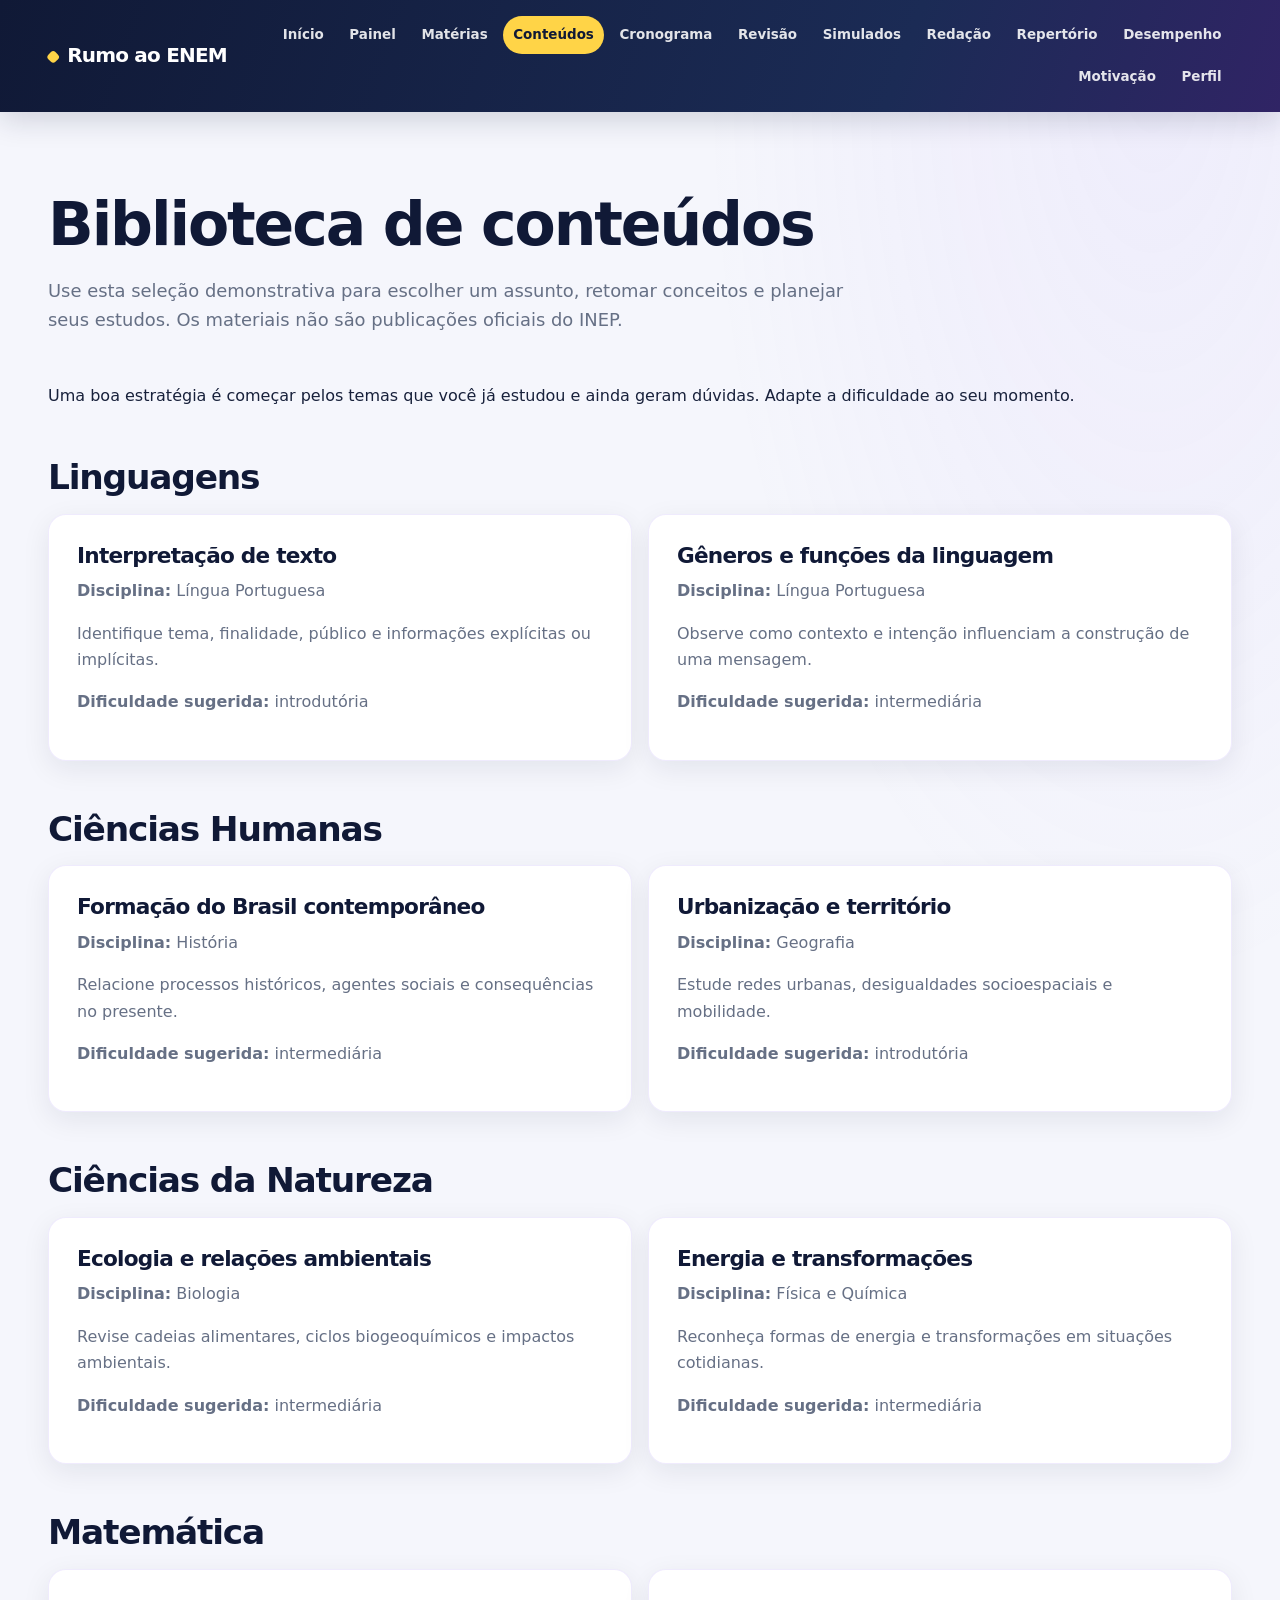
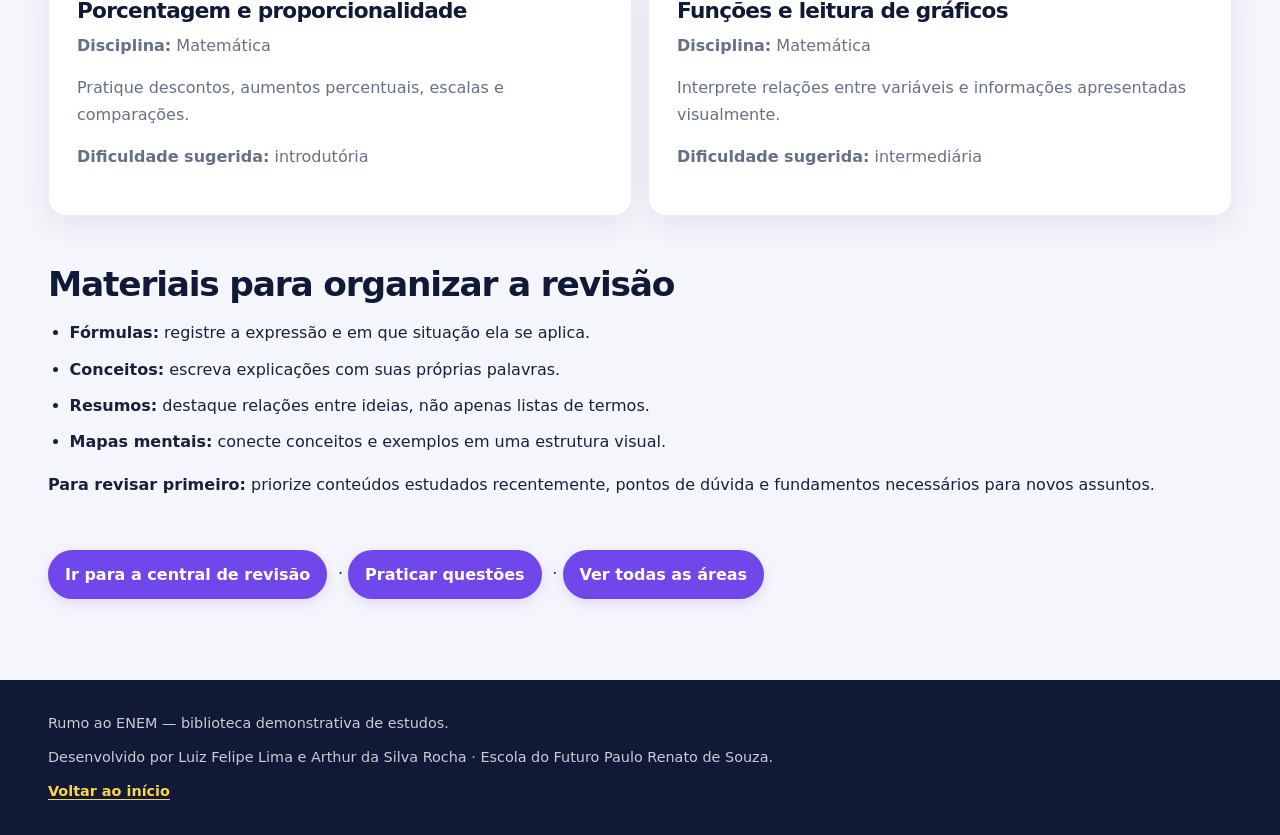
==== pages/conteudos.html @ 68c61d9c "Add files via upload" ====
<!DOCTYPE html>
<html lang="pt-BR">
<head>
  <!-- Metadados, título e arquivos compartilhados do site. -->
  <meta charset="UTF-8">
  <meta name="viewport" content="width=device-width, initial-scale=1.0">
  <meta name="description" content="Biblioteca demonstrativa de assuntos para revisar para o ENEM.">
  <title>Biblioteca de conteúdos | Rumo ao ENEM</title>
  <link rel="stylesheet" href="../css/style.css">
  <script src="../js/script.js" defer></script>
</head>
<body>
  <!-- Atalho de acessibilidade para pular a navegação. -->
  <a href="#conteudo-principal">Pular para o conteúdo principal</a>
  <!-- Cabeçalho global com a navegação entre as páginas. -->
  <header class="site-header"><a class="site-logo" href="../index.html">Rumo ao ENEM</a><nav class="main-navigation" aria-label="Navegação principal"><ul>
    <li><a href="../index.html">Início</a></li><li><a href="dashboard.html">Painel</a></li><li><a href="materias.html">Matérias</a></li><li><a href="conteudos.html" aria-current="page">Conteúdos</a></li><li><a href="cronograma.html">Cronograma</a></li><li><a href="revisao.html">Revisão</a></li><li><a href="simulados.html">Simulados</a></li><li><a href="redacao.html">Redação</a></li><li><a href="repertorio.html">Repertório</a></li><li><a href="desempenho.html">Desempenho</a></li><li><a href="motivacao.html">Motivação</a></li><li><a href="perfil.html">Perfil</a></li>
  </ul></nav></header>
  <!-- Biblioteca de tópicos demonstrativos organizados por área. -->
  <main id="conteudo-principal">
    <header class="page-heading"><h1>Biblioteca de conteúdos</h1><p>Use esta seleção demonstrativa para escolher um assunto, retomar conceitos e planejar seus estudos. Os materiais não são publicações oficiais do INEP.</p></header>
    <p>Uma boa estratégia é começar pelos temas que você já estudou e ainda geram dúvidas. Adapte a dificuldade ao seu momento.</p>
    <!-- Conteúdos sugeridos para Linguagens. -->
    <section id="linguagens" aria-labelledby="linguagens-title"><h2 id="linguagens-title">Linguagens</h2><div class="study-grid">
      <article class="study-card"><h3>Interpretação de texto</h3><p><strong>Disciplina:</strong> Língua Portuguesa</p><p>Identifique tema, finalidade, público e informações explícitas ou implícitas.</p><p><strong>Dificuldade sugerida:</strong> introdutória</p></article>
      <article class="study-card"><h3>Gêneros e funções da linguagem</h3><p><strong>Disciplina:</strong> Língua Portuguesa</p><p>Observe como contexto e intenção influenciam a construção de uma mensagem.</p><p><strong>Dificuldade sugerida:</strong> intermediária</p></article>
    </div></section>
    <!-- Conteúdos sugeridos para Ciências Humanas. -->
    <section id="humanas" aria-labelledby="humanas-title"><h2 id="humanas-title">Ciências Humanas</h2><div class="study-grid">
      <article class="study-card"><h3>Formação do Brasil contemporâneo</h3><p><strong>Disciplina:</strong> História</p><p>Relacione processos históricos, agentes sociais e consequências no presente.</p><p><strong>Dificuldade sugerida:</strong> intermediária</p></article>
      <article class="study-card"><h3>Urbanização e território</h3><p><strong>Disciplina:</strong> Geografia</p><p>Estude redes urbanas, desigualdades socioespaciais e mobilidade.</p><p><strong>Dificuldade sugerida:</strong> introdutória</p></article>
    </div></section>
    <!-- Conteúdos sugeridos para Ciências da Natureza. -->
    <section id="natureza" aria-labelledby="natureza-title"><h2 id="natureza-title">Ciências da Natureza</h2><div class="study-grid">
      <article class="study-card"><h3>Ecologia e relações ambientais</h3><p><strong>Disciplina:</strong> Biologia</p><p>Revise cadeias alimentares, ciclos biogeoquímicos e impactos ambientais.</p><p><strong>Dificuldade sugerida:</strong> intermediária</p></article>
      <article class="study-card"><h3>Energia e transformações</h3><p><strong>Disciplina:</strong> Física e Química</p><p>Reconheça formas de energia e transformações em situações cotidianas.</p><p><strong>Dificuldade sugerida:</strong> intermediária</p></article>
    </div></section>
    <!-- Conteúdos sugeridos para Matemática. -->
    <section id="matematica" aria-labelledby="matematica-title"><h2 id="matematica-title">Matemática</h2><div class="study-grid">
      <article class="study-card"><h3>Porcentagem e proporcionalidade</h3><p><strong>Disciplina:</strong> Matemática</p><p>Pratique descontos, aumentos percentuais, escalas e comparações.</p><p><strong>Dificuldade sugerida:</strong> introdutória</p></article>
      <article class="study-card"><h3>Funções e leitura de gráficos</h3><p><strong>Disciplina:</strong> Matemática</p><p>Interprete relações entre variáveis e informações apresentadas visualmente.</p><p><strong>Dificuldade sugerida:</strong> intermediária</p></article>
    </div></section>
    <!-- Orientações para fórmulas, resumos e próximas revisões. -->
    <section aria-labelledby="quick-tools"><h2 id="quick-tools">Materiais para organizar a revisão</h2><ul><li><strong>Fórmulas:</strong> registre a expressão e em que situação ela se aplica.</li><li><strong>Conceitos:</strong> escreva explicações com suas próprias palavras.</li><li><strong>Resumos:</strong> destaque relações entre ideias, não apenas listas de termos.</li><li><strong>Mapas mentais:</strong> conecte conceitos e exemplos em uma estrutura visual.</li></ul><p><strong>Para revisar primeiro:</strong> priorize conteúdos estudados recentemente, pontos de dúvida e fundamentos necessários para novos assuntos.</p></section>
    <p><a href="revisao.html">Ir para a central de revisão</a> · <a href="simulados.html">Praticar questões</a> · <a href="materias.html">Ver todas as áreas</a></p>
  </main>
  <!-- Rodapé da página. -->
  <footer class="site-footer"><p>Rumo ao ENEM — biblioteca demonstrativa de estudos.</p><p>Desenvolvido por Luiz Felipe Lima e Arthur da Silva Rocha · Escola do Futuro Paulo Renato de Souza.</p><a href="../index.html">Voltar ao início</a></footer>
</body>
</html>
---- css/style.css ----
/* Rumo ao ENEM — identidade visual */
:root {
  color-scheme: light;
  --color-navy: #101936;
  --color-blue: #1B2B55;
  --color-purple: #7047EB;
  --color-purple-light: #A78BFA;
  --color-yellow: #FFD447;
  --color-white: #FFFFFF;
  --color-background: #F5F6FC;
  --color-surface: #FFFFFF;
  --color-text: #18213B;
  --color-muted: #667085;
  --color-border: #E3E6F0;
  --color-success: #18794E;
  --color-success-soft: #E8F6EF;
  --color-warning-soft: #FFF7D6;
  --space-1: 0.375rem;
  --space-2: 0.625rem;
  --space-3: 0.875rem;
  --space-4: 1rem;
  --space-5: 1.5rem;
  --space-6: 2rem;
  --space-7: 3rem;
  --space-8: 4.5rem;
  --radius-small: 0.75rem;
  --radius-medium: 1.125rem;
  --radius-large: 1.75rem;
  --radius-pill: 999px;
  --shadow-soft: 0 0.5rem 1.75rem rgb(16 25 54 / 8%);
  --shadow-raised: 0 1rem 2.75rem rgb(16 25 54 / 14%);
  --content-width: 74rem;
  --reading-width: 52rem;
  --transition-fast: 160ms ease;
  --transition-normal: 240ms ease;
  --font-family: Inter, ui-sans-serif, system-ui, -apple-system, BlinkMacSystemFont, "Segoe UI", sans-serif;
}

/* Base */
*,
*::before,
*::after {
  box-sizing: border-box;
}

html {
  min-width: 320px;
  scroll-behavior: smooth;
  scroll-padding-top: 1.5rem;
  background: var(--color-background);
}

body {
  min-width: 320px;
  margin: 0;
  color: var(--color-text);
  background:
    radial-gradient(ellipse at 90% 3%, rgb(167 139 250 / 9%), transparent 28rem),
    var(--color-background);
  font-family: var(--font-family);
  font-size: 1rem;
  line-height: 1.65;
  -webkit-font-smoothing: antialiased;
  text-rendering: optimizeLegibility;
}

::selection {
  color: var(--color-navy);
  background: var(--color-yellow);
}

h1,
h2,
h3,
h4,
p,
figure,
blockquote {
  margin-top: 0;
}

h1,
h2,
h3,
h4 {
  color: var(--color-navy);
  font-weight: 750;
  line-height: 1.18;
  letter-spacing: -0.035em;
}

h1 {
  margin-bottom: var(--space-4);
  font-size: clamp(2.25rem, 5vw, 3.75rem);
}

h2 {
  margin-bottom: var(--space-4);
  font-size: clamp(1.55rem, 3vw, 2.15rem);
}

h3 {
  margin-bottom: var(--space-2);
  font-size: clamp(1.125rem, 2vw, 1.35rem);
}

h4 {
  font-size: 1.05rem;
}

p {
  margin-bottom: var(--space-4);
}

ul,
ol {
  padding-inline-start: 1.35rem;
}

li + li {
  margin-top: var(--space-2);
}

a {
  color: var(--color-purple);
  font-weight: 650;
  text-decoration-thickness: 0.08em;
  text-underline-offset: 0.2em;
  transition: color var(--transition-fast), background-color var(--transition-fast), transform var(--transition-fast);
}

a:hover {
  color: #4F2CC5;
}

a:focus-visible,
button:focus-visible,
input:focus-visible,
textarea:focus-visible,
summary:focus-visible {
  outline: 3px solid var(--color-yellow);
  outline-offset: 3px;
}

img {
  display: block;
  max-width: 100%;
  height: auto;
}

button,
input,
textarea {
  font: inherit;
}

button {
  min-height: 2.75rem;
  padding: 0.7rem 1.15rem;
  border: 0;
  border-radius: var(--radius-pill);
  color: var(--color-navy);
  background: var(--color-yellow);
  font-weight: 750;
  cursor: pointer;
  transition: transform var(--transition-fast), box-shadow var(--transition-fast), background-color var(--transition-fast);
}

button:hover {
  transform: translateY(-2px);
  background: #FFDF70;
  box-shadow: 0 0.5rem 1.25rem rgb(16 25 54 / 15%);
}

button:active,
.button:active {
  transform: translateY(0);
}

input,
textarea {
  width: 100%;
  min-height: 2.9rem;
  padding: 0.75rem 0.9rem;
  border: 1px solid #CDD2E1;
  border-radius: var(--radius-small);
  color: var(--color-text);
  background: var(--color-white);
  transition: border-color var(--transition-fast), box-shadow var(--transition-fast);
}

input:focus,
textarea:focus {
  border-color: var(--color-purple);
  box-shadow: 0 0 0 3px rgb(112 71 235 / 14%);
  outline: none;
}

input[type="checkbox"],
input[type="radio"] {
  width: 1.15rem;
  min-height: 1.15rem;
  height: 1.15rem;
  margin: 0 0.5rem 0 0;
  accent-color: var(--color-purple);
  vertical-align: -0.15em;
  cursor: pointer;
}

textarea {
  min-height: 8rem;
  resize: vertical;
}

fieldset {
  min-width: 0;
  margin: 0 0 var(--space-5);
  padding: var(--space-5);
  border: 1px solid var(--color-border);
  border-radius: var(--radius-medium);
  background: var(--color-white);
}

legend {
  padding: 0 var(--space-2);
  color: var(--color-navy);
  font-size: 1.1rem;
  font-weight: 750;
}

label {
  color: var(--color-blue);
  font-weight: 650;
}

label:has(+ input[required])::after,
label:has(+ textarea[required])::after {
  content: " *";
  color: #A52A2A;
}

progress {
  display: inline-block;
  width: min(100%, 30rem);
  height: 0.8rem;
  overflow: hidden;
  border: 0;
  border-radius: var(--radius-pill);
  background: #E9E6F6;
  vertical-align: middle;
  accent-color: var(--color-purple);
}

progress::-webkit-progress-bar {
  border-radius: var(--radius-pill);
  background: #E9E6F6;
}

progress::-webkit-progress-value {
  border-radius: var(--radius-pill);
  background: linear-gradient(90deg, var(--color-purple), var(--color-purple-light));
}

progress::-moz-progress-bar {
  border-radius: var(--radius-pill);
  background: linear-gradient(90deg, var(--color-purple), var(--color-purple-light));
}

/* Cabeçalho e navegação compartilhados */
.site-header {
  position: relative;
  z-index: 2;
  display: flex;
  align-items: center;
  justify-content: space-between;
  gap: var(--space-4) var(--space-6);
  padding: 1rem max(1.25rem, calc((100vw - var(--content-width)) / 2));
  color: var(--color-white);
  background: linear-gradient(110deg, var(--color-navy), var(--color-blue) 70%, #302465);
  box-shadow: 0 0.5rem 1.75rem rgb(16 25 54 / 16%);
}

.site-logo {
  flex: 0 0 auto;
  color: var(--color-white);
  font-size: 1.25rem;
  font-weight: 850;
  letter-spacing: -0.04em;
  text-decoration: none;
}

.site-logo::before {
  display: inline-block;
  width: 0.65rem;
  height: 0.65rem;
  margin-right: 0.55rem;
  border-radius: 0.2rem;
  background: var(--color-yellow);
  content: "";
  transform: rotate(45deg);
}

.site-logo:hover {
  color: var(--color-yellow);
}

.main-navigation {
  min-width: 0;
}

.main-navigation ul {
  display: flex;
  flex-wrap: wrap;
  justify-content: flex-end;
  gap: 0.3rem;
  margin: 0;
  padding: 0;
  list-style: none;
}

.main-navigation li + li {
  margin-top: 0;
}

.main-navigation a {
  display: inline-flex;
  min-height: 2.35rem;
  align-items: center;
  padding: 0.4rem 0.65rem;
  border-radius: var(--radius-pill);
  color: rgb(255 255 255 / 88%);
  font-size: 0.84rem;
  font-weight: 600;
  text-decoration: none;
}

.main-navigation a:hover,
.main-navigation a[aria-current="page"] {
  color: var(--color-navy);
  background: var(--color-yellow);
}

body > a:first-child {
  position: absolute;
  z-index: 10;
  top: 0.75rem;
  left: 0.75rem;
  padding: 0.7rem 1rem;
  border-radius: var(--radius-small);
  color: var(--color-navy);
  background: var(--color-yellow);
  transform: translateY(-160%);
}

body > a:first-child:focus {
  transform: translateY(0);
}

/* Estrutura e componentes comuns */
main {
  width: min(var(--content-width), calc(100% - 2.5rem));
  margin-inline: auto;
  padding-block: clamp(2.5rem, 6vw, 5rem);
}

main > section,
main > header,
main > p,
main > aside {
  margin-bottom: var(--space-7);
}

main > section:last-child,
main > p:last-child {
  margin-bottom: 0;
}

main > section > h2,
main > header + section > h2 {
  max-width: 44rem;
}

.page-heading {
  max-width: var(--reading-width);
  animation: slideUp 520ms both;
}

.page-heading > p:first-child {
  margin-bottom: var(--space-2);
  color: var(--color-purple);
  font-size: 0.82rem;
  font-weight: 800;
  letter-spacing: 0.12em;
  text-transform: uppercase;
}

.page-heading > p:last-child {
  color: var(--color-muted);
  font-size: 1.12rem;
}

.feature-grid,
.study-grid {
  display: grid;
  grid-template-columns: repeat(auto-fit, minmax(min(100%, 15.5rem), 1fr));
  gap: var(--space-4);
}

.feature-card,
.study-card {
  position: relative;
  padding: clamp(1.2rem, 2.5vw, 1.75rem);
  overflow: hidden;
  border: 1px solid rgb(112 71 235 / 11%);
  border-radius: var(--radius-medium);
  background: var(--color-surface);
  box-shadow: var(--shadow-soft);
  transition: transform var(--transition-normal), box-shadow var(--transition-normal), border-color var(--transition-normal);
  animation: fadeIn 500ms both;
}

.feature-card:hover,
.study-card:hover {
  transform: translateY(-4px);
  border-color: rgb(112 71 235 / 30%);
  box-shadow: var(--shadow-raised);
}

.feature-card:nth-child(2),
.study-card:nth-child(2) {
  animation-delay: 70ms;
}

.feature-card:nth-child(3),
.study-card:nth-child(3) {
  animation-delay: 140ms;
}

.feature-card:nth-child(4),
.study-card:nth-child(4) {
  animation-delay: 210ms;
}

.feature-card h3,
.study-card h2,
.study-card h3 {
  color: var(--color-navy);
}

.feature-card p,
.study-card p {
  color: var(--color-muted);
}

.feature-card > img {
  width: 100%;
  height: 10rem;
  margin-bottom: var(--space-4);
  border-radius: var(--radius-small);
  background: #E9E6F6;
  object-fit: cover;
}

.feature-card a,
.study-card > a {
  display: inline-flex;
  align-items: center;
  gap: 0.4rem;
}

.feature-card a::after,
.study-card > a::after {
  content: "→";
  transition: transform var(--transition-fast);
}

.feature-card a:hover::after,
.study-card > a:hover::after {
  transform: translateX(3px);
}

.motivation-card,
.final-call {
  padding: clamp(1.5rem, 5vw, 3rem);
  border-radius: var(--radius-large);
}

.motivation-card {
  border: 1px solid rgb(112 71 235 / 13%);
  background: linear-gradient(135deg, #F0EBFF, #FFFFFF 72%);
  box-shadow: var(--shadow-soft);
}

.motivation-card blockquote {
  margin: 0;
  padding-left: var(--space-5);
  border-left: 4px solid var(--color-yellow);
  color: var(--color-blue);
  font-size: clamp(1.2rem, 2.6vw, 1.7rem);
  font-weight: 650;
}

.motivation-card blockquote p {
  margin-bottom: var(--space-4);
}

.final-call {
  color: var(--color-white);
  background:
    radial-gradient(circle at 90% 12%, rgb(167 139 250 / 35%), transparent 17rem),
    linear-gradient(120deg, var(--color-navy), var(--color-blue) 62%, #5034A2);
  text-align: center;
}

.final-call h2,
.final-call p {
  color: var(--color-white);
}

.final-call p {
  max-width: 42rem;
  margin-inline: auto;
}

.button {
  display: inline-flex;
  min-height: 3rem;
  align-items: center;
  justify-content: center;
  padding: 0.7rem 1.25rem;
  border: 2px solid transparent;
  border-radius: var(--radius-pill);
  font-weight: 750;
  text-decoration: none;
  transition: transform var(--transition-fast), box-shadow var(--transition-fast), background-color var(--transition-fast), color var(--transition-fast);
}

.button:hover {
  transform: translateY(-2px);
  box-shadow: 0 0.55rem 1.25rem rgb(16 25 54 / 17%);
}

.button-primary {
  color: var(--color-navy);
  background: var(--color-yellow);
}

.button-primary:hover {
  color: var(--color-navy);
  background: #FFDF70;
}

.button-secondary {
  border-color: rgb(255 255 255 / 60%);
  color: var(--color-white);
  background: rgb(255 255 255 / 8%);
}

.button-secondary:hover {
  color: var(--color-navy);
  background: var(--color-white);
}

/* Links de ação apresentados fora de cards */
main > p > a,
main > section > a:not(.button),
main > aside > a {
  display: inline-flex;
  min-height: 2.75rem;
  align-items: center;
  justify-content: center;
  margin: 0.25rem 0.35rem 0.25rem 0;
  padding: 0.65rem 1rem;
  border: 1px solid rgb(112 71 235 / 22%);
  border-radius: var(--radius-pill);
  color: var(--color-white);
  background: var(--color-purple);
  box-shadow: 0 0.25rem 0.8rem rgb(112 71 235 / 16%);
  text-decoration: none;
  transition: transform var(--transition-fast), background-color var(--transition-fast), box-shadow var(--transition-fast);
}

main > p > a:hover,
main > section > a:not(.button):hover,
main > aside > a:hover {
  transform: translateY(-2px);
  color: var(--color-white);
  background: #5B35D1;
  box-shadow: 0 0.5rem 1rem rgb(112 71 235 / 24%);
}

.site-footer {
  padding: 2rem max(1.25rem, calc((100vw - var(--content-width)) / 2));
  color: rgb(255 255 255 / 78%);
  background: var(--color-navy);
  font-size: 0.9rem;
}

.site-footer p {
  margin-bottom: var(--space-2);
}

.site-footer a {
  color: var(--color-yellow);
}

.site-footer a:hover {
  color: var(--color-white);
}

/* Página inicial */
.hero-section {
  display: grid;
  min-height: min(38rem, 72vh);
  grid-template-columns: minmax(0, 1.1fr) minmax(16rem, 0.9fr);
  align-items: center;
  gap: clamp(2rem, 6vw, 5rem);
  margin: calc(-1 * clamp(2.5rem, 6vw, 5rem)) calc((min(var(--content-width), 100vw - 2.5rem) - 100vw) / 2) var(--space-8);
  padding: clamp(3rem, 8vw, 6.5rem) max(1.25rem, calc((100vw - var(--content-width)) / 2));
  overflow: hidden;
  color: var(--color-white);
  background:
    radial-gradient(ellipse at 80% 15%, rgb(167 139 250 / 28%), transparent 24rem),
    radial-gradient(ellipse at 7% 100%, rgb(112 71 235 / 28%), transparent 30rem),
    linear-gradient(120deg, var(--color-navy), var(--color-blue) 65%, #362477);
}

.hero-section > div {
  max-width: 43rem;
  animation: slideUp 650ms both;
}

.hero-section > div > p:first-child {
  color: var(--color-yellow);
  font-size: 0.88rem;
  font-weight: 800;
  letter-spacing: 0.1em;
  text-transform: uppercase;
}

.hero-section h1 {
  max-width: 12ch;
  color: var(--color-white);
  font-size: clamp(2.7rem, 6.5vw, 5.25rem);
}

.hero-section > div > p:not(:first-child) {
  max-width: 39rem;
  color: rgb(255 255 255 / 84%);
  font-size: clamp(1rem, 1.7vw, 1.16rem);
}

.hero-section > div > p:last-child {
  display: flex;
  flex-wrap: wrap;
  gap: var(--space-3);
  margin-top: var(--space-5);
}

.hero-illustration {
  position: relative;
  margin: 0;
  animation: float 6s ease-in-out infinite;
}

.hero-illustration img {
  width: 100%;
  min-height: 17rem;
  aspect-ratio: 3 / 2;
  border: 1px solid rgb(255 255 255 / 20%);
  border-radius: var(--radius-large);
  background: linear-gradient(145deg, #29224E, #6040B4);
  box-shadow: 0 1.5rem 4rem rgb(0 0 0 / 30%);
  object-fit: cover;
}

.hero-illustration figcaption {
  margin-top: var(--space-3);
  color: rgb(255 255 255 / 78%);
  font-size: 0.9rem;
  text-align: center;
}

.benefits-section,
.study-areas {
  padding-block: var(--space-4);
}

.study-areas > ul {
  display: grid;
  grid-template-columns: repeat(auto-fit, minmax(min(100%, 15rem), 1fr));
  gap: var(--space-3);
  padding: 0;
  list-style: none;
}

.study-areas li + li {
  margin-top: 0;
}

.study-areas a {
  display: flex;
  min-height: 4rem;
  align-items: center;
  padding: var(--space-4) var(--space-5);
  border: 1px solid var(--color-border);
  border-radius: var(--radius-small);
  background: var(--color-white);
  box-shadow: var(--shadow-soft);
  text-decoration: none;
}

.study-areas a:hover {
  transform: translateY(-2px);
}

/* Painel e progresso */
.progress-section,
main > section:has(> table),
main > section:has(> form),
main > section:has(> fieldset) {
  padding: clamp(1.25rem, 3vw, 2rem);
  border: 1px solid var(--color-border);
  border-radius: var(--radius-medium);
  background: var(--color-white);
  box-shadow: var(--shadow-soft);
}

.progress-section > progress {
  display: block;
  margin-block: var(--space-3);
  animation: progressFill 1.2s ease-out both;
}

.progress-section > p {
  color: var(--color-muted);
}

.progress-section .study-grid {
  margin-top: var(--space-5);
}

.progress-section .study-card {
  border-top: 4px solid var(--color-purple);
}

main > section:has(> ul > li > progress) li {
  display: grid;
  grid-template-columns: minmax(8rem, 0.55fr) minmax(8rem, 1fr) auto;
  align-items: center;
  gap: var(--space-3);
}

main > section:has(> ul > li > progress) progress {
  width: 100%;
}

main > section:has(> ol > li) > ol {
  padding-left: 1.4rem;
}

main > section:has(> ol > li) > ol li::marker {
  color: var(--color-purple);
  font-weight: 800;
}

/* Tabelas, cronograma e atividades */
table {
  display: block;
  width: 100%;
  overflow-x: auto;
  border-collapse: separate;
  border-spacing: 0;
  border: 1px solid var(--color-border);
  border-radius: var(--radius-small);
  background: var(--color-white);
  scrollbar-color: var(--color-purple-light) #F0EFF6;
}

caption {
  padding: 0.8rem;
  color: var(--color-muted);
  font-weight: 650;
  text-align: left;
}

th,
td {
  min-width: 8rem;
  padding: 0.9rem 1rem;
  border-bottom: 1px solid var(--color-border);
  text-align: left;
  vertical-align: top;
}

thead th {
  color: var(--color-white);
  background: var(--color-blue);
  font-size: 0.9rem;
}

tbody th {
  color: var(--color-navy);
  background: #F8F7FD;
}

tbody tr:last-child th,
tbody tr:last-child td {
  border-bottom: 0;
}

tbody tr:hover td,
tbody tr:hover th {
  background: #F2EEFF;
}

main > section:has(> ul > li > input[type="checkbox"]) li,
main > section:has(> ul > li > div > input[type="checkbox"]) li {
  padding: 0.55rem 0.7rem;
  border-radius: var(--radius-small);
}

main > section:has(> ul > li > input[type="checkbox"]) li:has(input:checked) {
  color: var(--color-success);
  background: var(--color-success-soft);
}

main > section:has(> ul > li > input[type="checkbox"]) li label,
main > section:has(> ul > li > div > input[type="checkbox"]) li label {
  cursor: pointer;
}

/* Revisão, questões e conteúdo expansível */
details {
  margin-block: var(--space-3);
  padding: 0.9rem 1rem;
  border: 1px solid var(--color-border);
  border-radius: var(--radius-small);
  background: #FAF9FF;
}

summary {
  color: var(--color-purple);
  font-weight: 750;
  cursor: pointer;
}

details[open] summary {
  margin-bottom: var(--space-3);
}

fieldset label {
  display: inline-block;
  padding-block: 0.35rem;
  cursor: pointer;
}

fieldset label:has(input:checked) {
  color: var(--color-purple);
}

main > section > article:not(.study-card) {
  margin-block: var(--space-4);
  padding: var(--space-4) var(--space-5);
  border-left: 3px solid var(--color-purple-light);
  border-radius: 0 var(--radius-small) var(--radius-small) 0;
  background: var(--color-white);
}

main > section > article:not(.study-card) h3 {
  margin-bottom: var(--space-2);
}

/* Redação, repertório e informações de apoio */
main > section:has(> .form-group) {
  padding: clamp(1.25rem, 3vw, 2rem);
  border: 1px solid var(--color-border);
  border-radius: var(--radius-medium);
  background: var(--color-white);
}

#essay-draft {
  min-height: 26rem;
  padding: 1.25rem;
  border-color: #D4C9FA;
  background:
    repeating-linear-gradient(to bottom, transparent 0, transparent 2.1rem, rgb(112 71 235 / 9%) 2.15rem),
    #FFFEFF;
  font-size: 1.02rem;
  line-height: 2.15rem;
}

.editorial-image {
  width: min(100%, 40rem);
  margin: 0 0 var(--space-5);
}

.editorial-image img {
  width: 100%;
  max-height: 22rem;
  border-radius: var(--radius-medium);
  box-shadow: var(--shadow-soft);
  object-fit: cover;
}

.form-group {
  display: grid;
  gap: var(--space-2);
  margin-bottom: var(--space-4);
}

.form-group:last-child {
  margin-bottom: 0;
}

dl {
  display: grid;
  grid-template-columns: minmax(8rem, 0.25fr) minmax(0, 1fr);
  gap: 0.75rem 1.25rem;
}

dt {
  color: var(--color-purple);
  font-weight: 800;
}

dd {
  margin: 0;
}

main > aside {
  padding: var(--space-5);
  border: 1px solid rgb(255 212 71 / 60%);
  border-radius: var(--radius-medium);
  background: var(--color-warning-soft);
}

main > aside h2 {
  font-size: 1.35rem;
}

main > aside p:last-child,
main > aside ul:last-child {
  margin-bottom: 0;
}

/* Perfil e formulários */
form {
  width: min(100%, var(--reading-width));
}

form .form-group {
  margin-bottom: var(--space-4);
}

form > button {
  margin-top: var(--space-2);
}

/* Animações moderadas */
@keyframes fadeIn {
  from {
    opacity: 0;
  }

  to {
    opacity: 1;
  }
}

@keyframes slideUp {
  from {
    opacity: 0;
    transform: translateY(14px);
  }

  to {
    opacity: 1;
    transform: translateY(0);
  }
}

@keyframes float {
  0%,
  100% {
    transform: translateY(0);
  }

  50% {
    transform: translateY(-8px);
  }
}

@keyframes pulse {
  0%,
  100% {
    box-shadow: 0 0 0 0 rgb(255 212 71 / 0%);
  }

  50% {
    box-shadow: 0 0 0 7px rgb(255 212 71 / 22%);
  }
}

@keyframes progressFill {
  from {
    clip-path: inset(0 100% 0 0 round 999px);
  }

  to {
    clip-path: inset(0 0 0 0 round 999px);
  }
}

/* Adaptação a tablets, celulares e preferências de movimento */
@media (max-width: 900px) {
  .site-header {
    align-items: flex-start;
    flex-direction: column;
    gap: var(--space-3);
  }

  .main-navigation ul {
    justify-content: flex-start;
  }

  .hero-section {
    grid-template-columns: minmax(0, 1fr) minmax(13rem, 0.75fr);
  }
}

@media (max-width: 680px) {
  body {
    font-size: 0.97rem;
  }

  .site-header {
    padding: 1rem 1.1rem;
  }

  .main-navigation {
    width: 100%;
    overflow-x: auto;
    padding-bottom: 0.2rem;
    scrollbar-color: var(--color-purple-light) transparent;
  }

  .main-navigation ul {
    width: max-content;
    flex-wrap: nowrap;
    justify-content: flex-start;
  }

  .main-navigation a {
    min-height: 2.6rem;
    padding-inline: 0.8rem;
  }

  main {
    width: min(100% - 2rem, var(--content-width));
    padding-block: 2.5rem;
  }

  main > section,
  main > header,
  main > p,
  main > aside {
    margin-bottom: var(--space-6);
  }

  .hero-section {
    min-height: auto;
    grid-template-columns: minmax(0, 1fr);
    gap: var(--space-5);
    margin-top: -2.5rem;
    margin-bottom: var(--space-6);
    margin-inline: -1rem;
    padding: 3rem 1.25rem;
  }

  .hero-section h1 {
    max-width: 13ch;
  }

  .hero-illustration {
    width: min(100%, 32rem);
    margin-inline: auto;
  }

  .hero-illustration img {
    min-height: 12rem;
  }

  .hero-section > div > p:last-child {
    align-items: stretch;
    flex-direction: column;
  }

  .hero-section .button {
    width: 100%;
  }

  .site-footer {
    padding: 1.75rem 1.1rem;
  }

  main > section:has(> ul > li > progress) li {
    grid-template-columns: 1fr auto;
  }

  main > section:has(> ul > li > progress) li progress {
    grid-column: 1 / -1;
    grid-row: 2;
  }

  dl {
    grid-template-columns: 1fr;
    gap: 0.25rem;
  }

  dd {
    margin-bottom: var(--space-3);
  }

  th,
  td {
    min-width: 7rem;
    padding: 0.75rem;
  }

  #essay-draft {
    min-height: 20rem;
  }
}

@media (prefers-reduced-motion: reduce) {
  *,
  *::before,
  *::after {
    scroll-behavior: auto !important;
    animation-duration: 0.01ms !important;
    animation-iteration-count: 1 !important;
    transition-duration: 0.01ms !important;
  }
}

/* Estados interativos adicionados progressivamente pelo JavaScript */
.sr-only {
  position: absolute;
  width: 1px;
  height: 1px;
  padding: 0;
  overflow: hidden;
  clip: rect(0, 0, 0, 0);
  white-space: nowrap;
  border: 0;
}

.storage-warning {
  padding: 0.9rem 1rem;
  border: 1px solid #E5B800;
  border-radius: var(--radius-small);
  color: var(--color-navy);
  background: var(--color-warning-soft);
}

.dynamic-progress,
.dynamic-controls,
.essay-counts {
  display: flex;
  flex-wrap: wrap;
  align-items: center;
  gap: var(--space-3);
  margin-block: var(--space-3);
}

.dynamic-progress {
  padding: var(--space-4);
  border: 1px solid rgb(112 71 235 / 18%);
  border-radius: var(--radius-small);
  background: #F8F6FF;
}

.dynamic-progress p,
.essay-counts p {
  margin: 0;
}

.dynamic-progress progress {
  flex: 1 1 12rem;
  width: auto;
}

.dynamic-progress .interaction-status,
.dynamic-controls .interaction-status,
.essay-counts .interaction-status {
  flex-basis: 100%;
  color: var(--color-success);
  font-weight: 650;
}

.clear-data-button {
  border: 1px solid #D9D4E8;
  color: var(--color-blue);
  background: var(--color-white);
}

.clear-data-button:hover {
  color: var(--color-navy);
  background: #F0EDFA;
}

.dynamic-controls {
  padding-top: var(--space-3);
}

.dynamic-controls button:disabled {
  cursor: not-allowed;
  opacity: 0.65;
  transform: none;
}

.essay-counts {
  padding: var(--space-3) var(--space-4);
  border-radius: var(--radius-small);
  color: var(--color-blue);
  background: #F5F3FC;
  font-size: 0.9rem;
}

.essay-counts .clear-data-button {
  margin-left: auto;
}

.quiz-feedback {
  min-height: 1.6em;
  margin-block: var(--space-2) var(--space-4);
  color: var(--color-blue);
  font-weight: 700;
}

fieldset label.is-selected {
  border-radius: var(--radius-small);
  background: #F0EDFA;
}

fieldset label.is-correct {
  border-radius: var(--radius-small);
  color: #145A38;
  background: var(--color-success-soft);
}

fieldset label.is-incorrect {
  border-radius: var(--radius-small);
  color: #8B2525;
  background: #FDECEC;
}

.personal-data-summary {
  margin-block: 0 var(--space-6);
  padding: var(--space-5);
  border: 1px solid rgb(112 71 235 / 20%);
  border-radius: var(--radius-medium);
  background: linear-gradient(135deg, #F0EBFF, var(--color-white) 75%);
}

.personal-data-summary h2 {
  font-size: 1.35rem;
}

.personal-data-summary > :last-child {
  margin-bottom: 0;
}

.is-visible {
  animation: slideUp 500ms both;
}

@media (max-width: 680px) {
  .dynamic-progress,
  .dynamic-controls {
    align-items: stretch;
    flex-direction: column;
  }

  .dynamic-progress button,
  .dynamic-controls button,
  .essay-counts button {
    width: 100%;
  }

  .essay-counts .clear-data-button {
    margin-left: 0;
  }
}
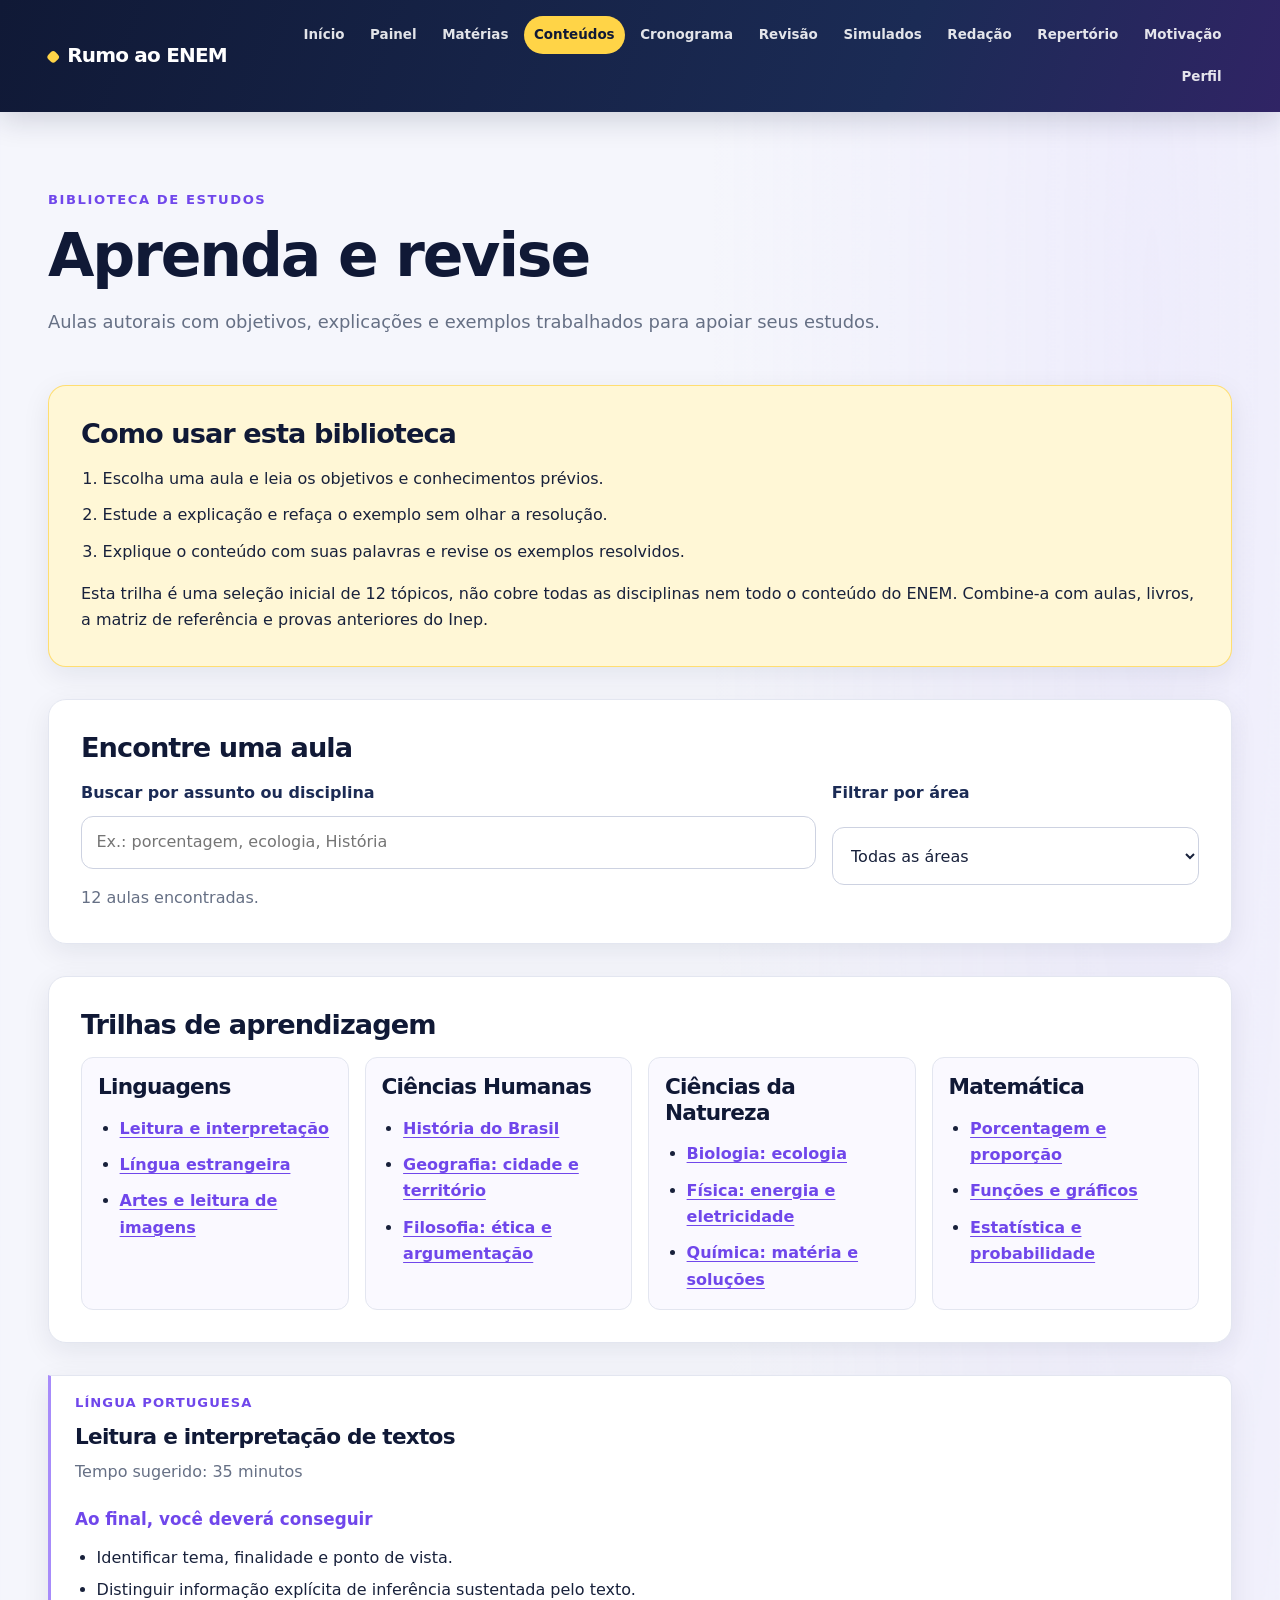
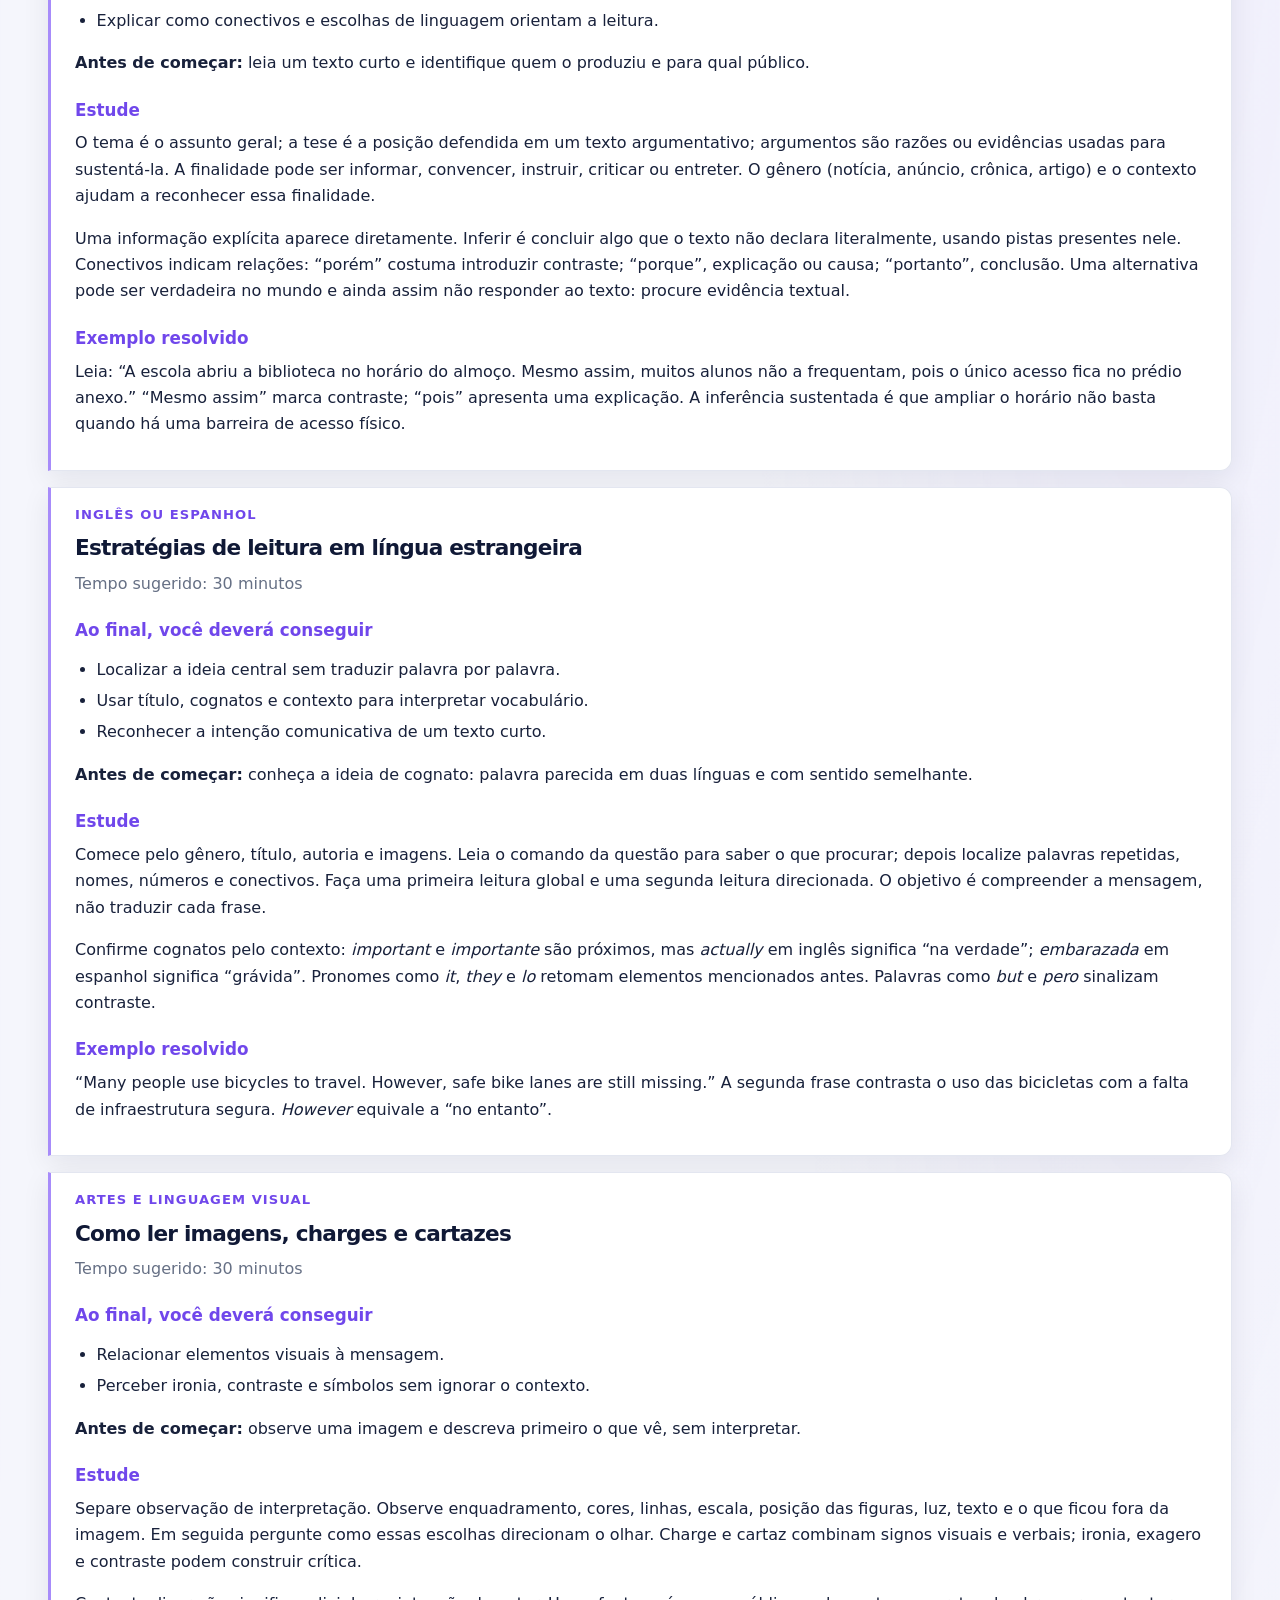
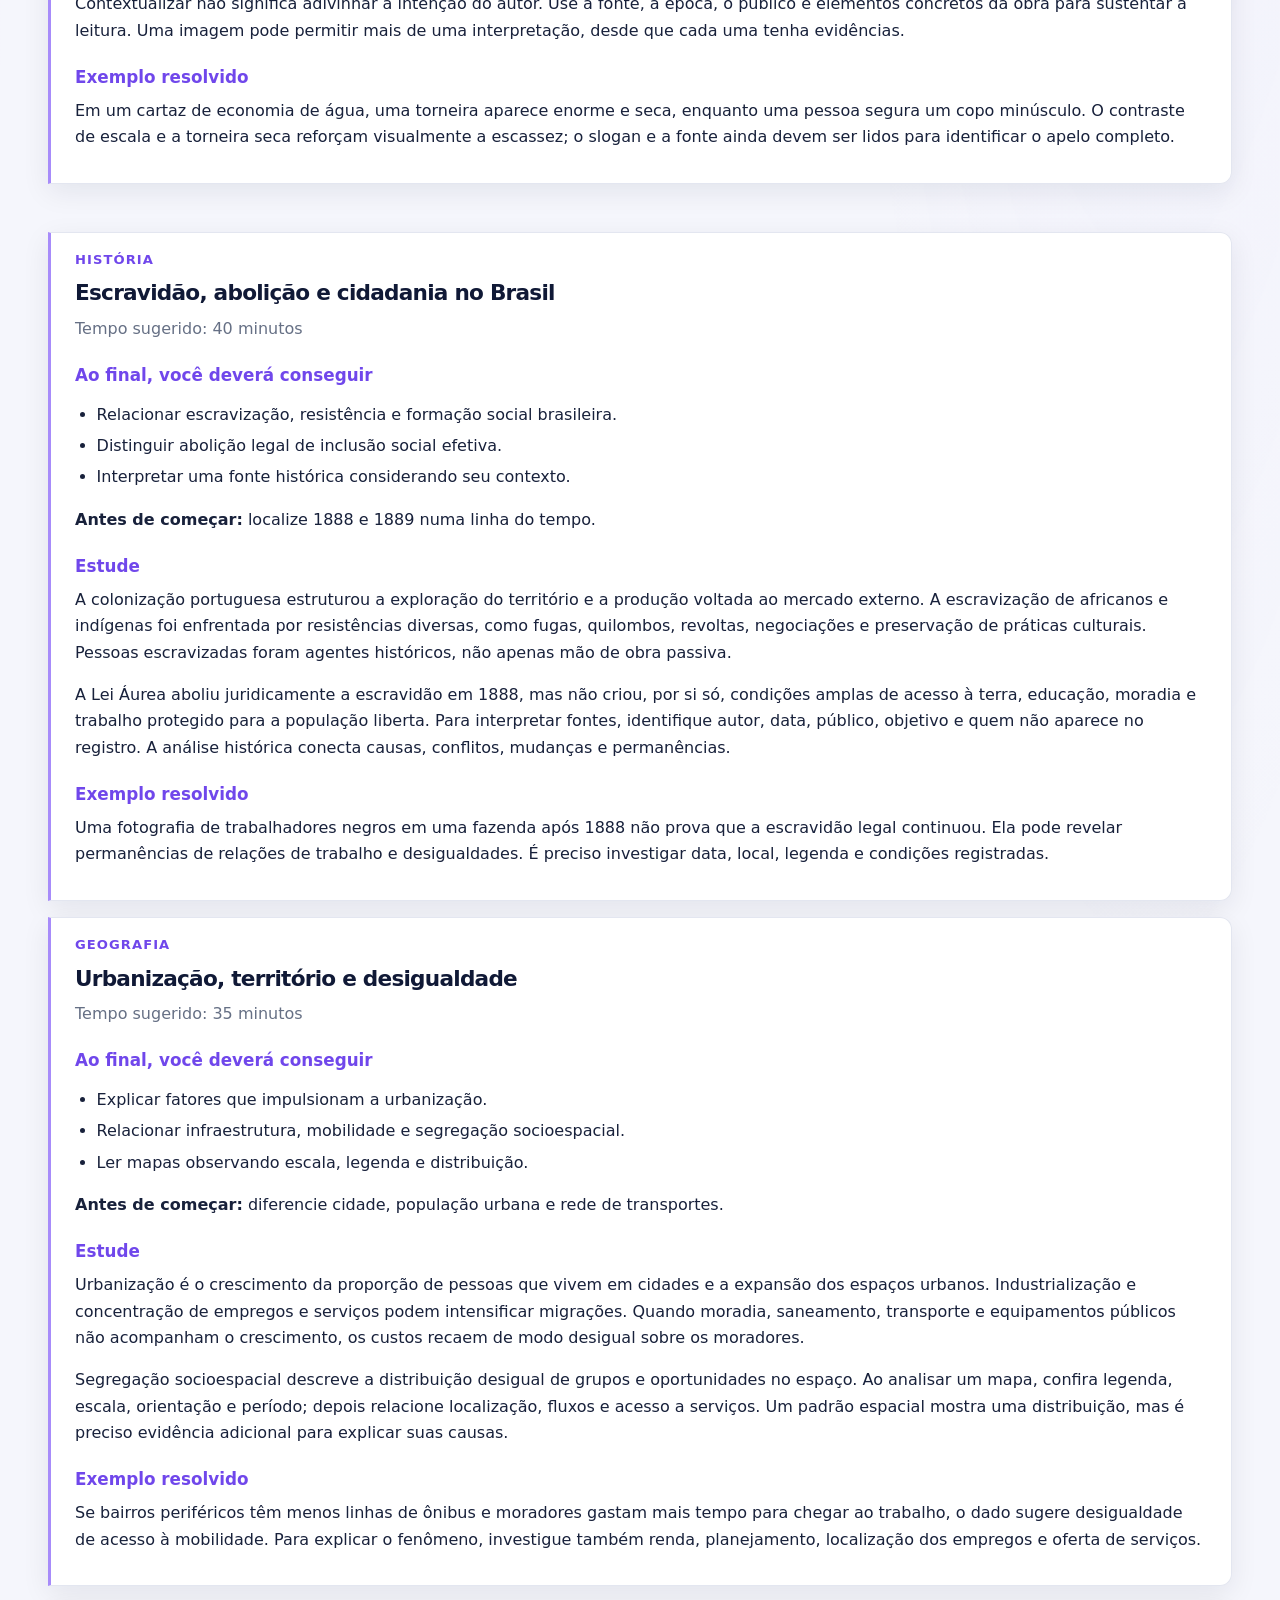
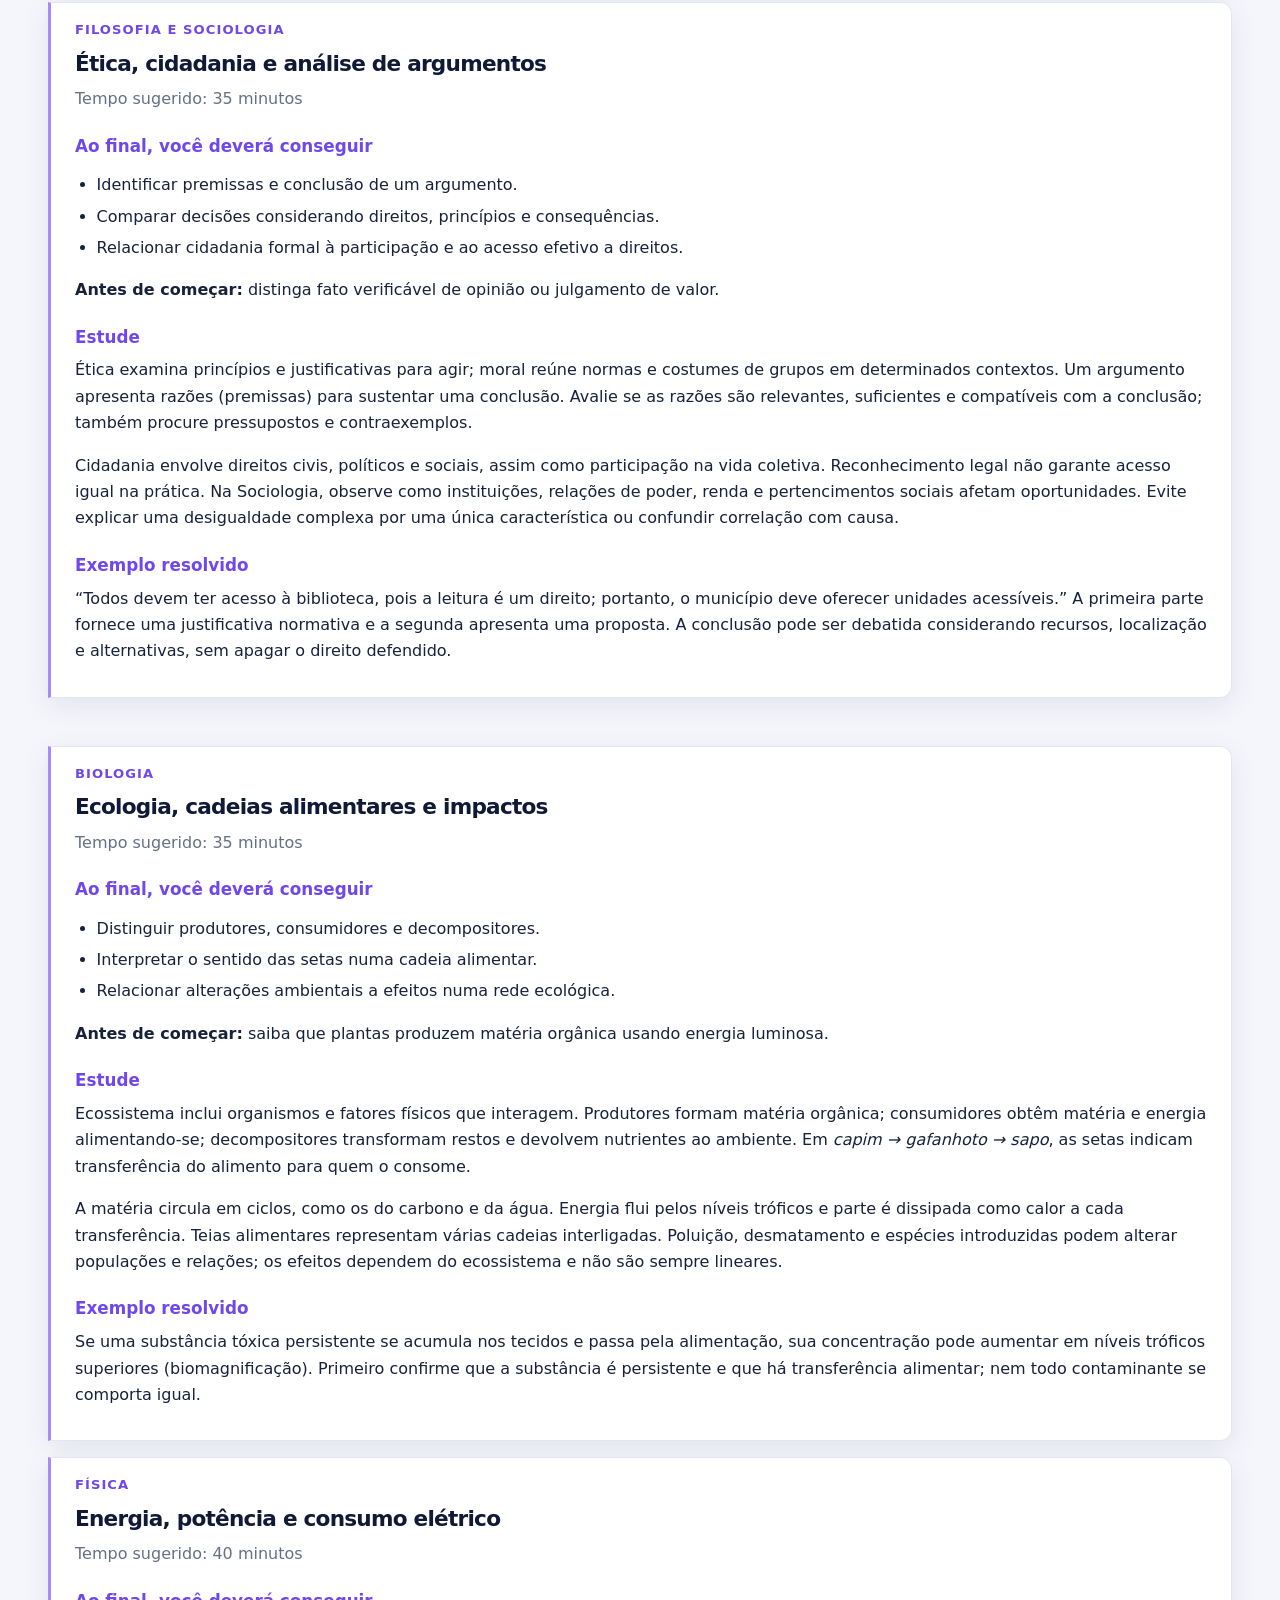
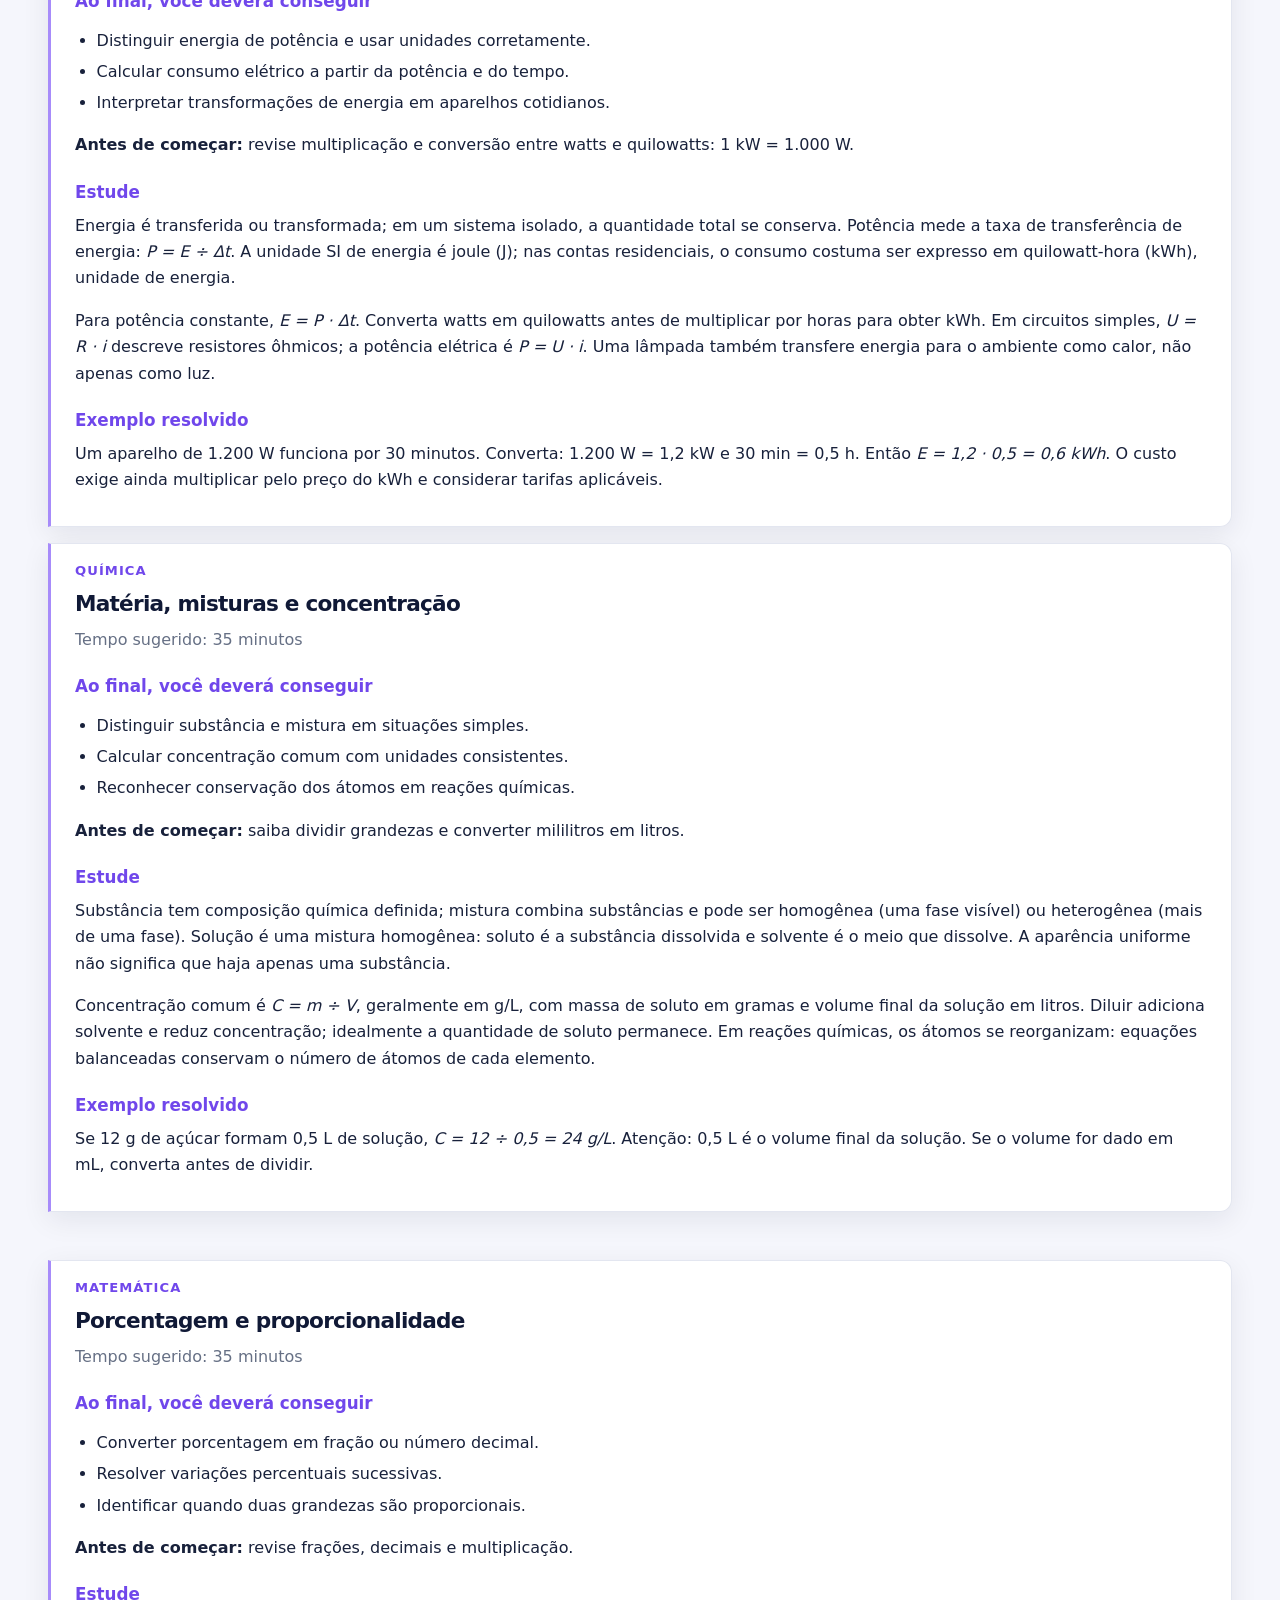
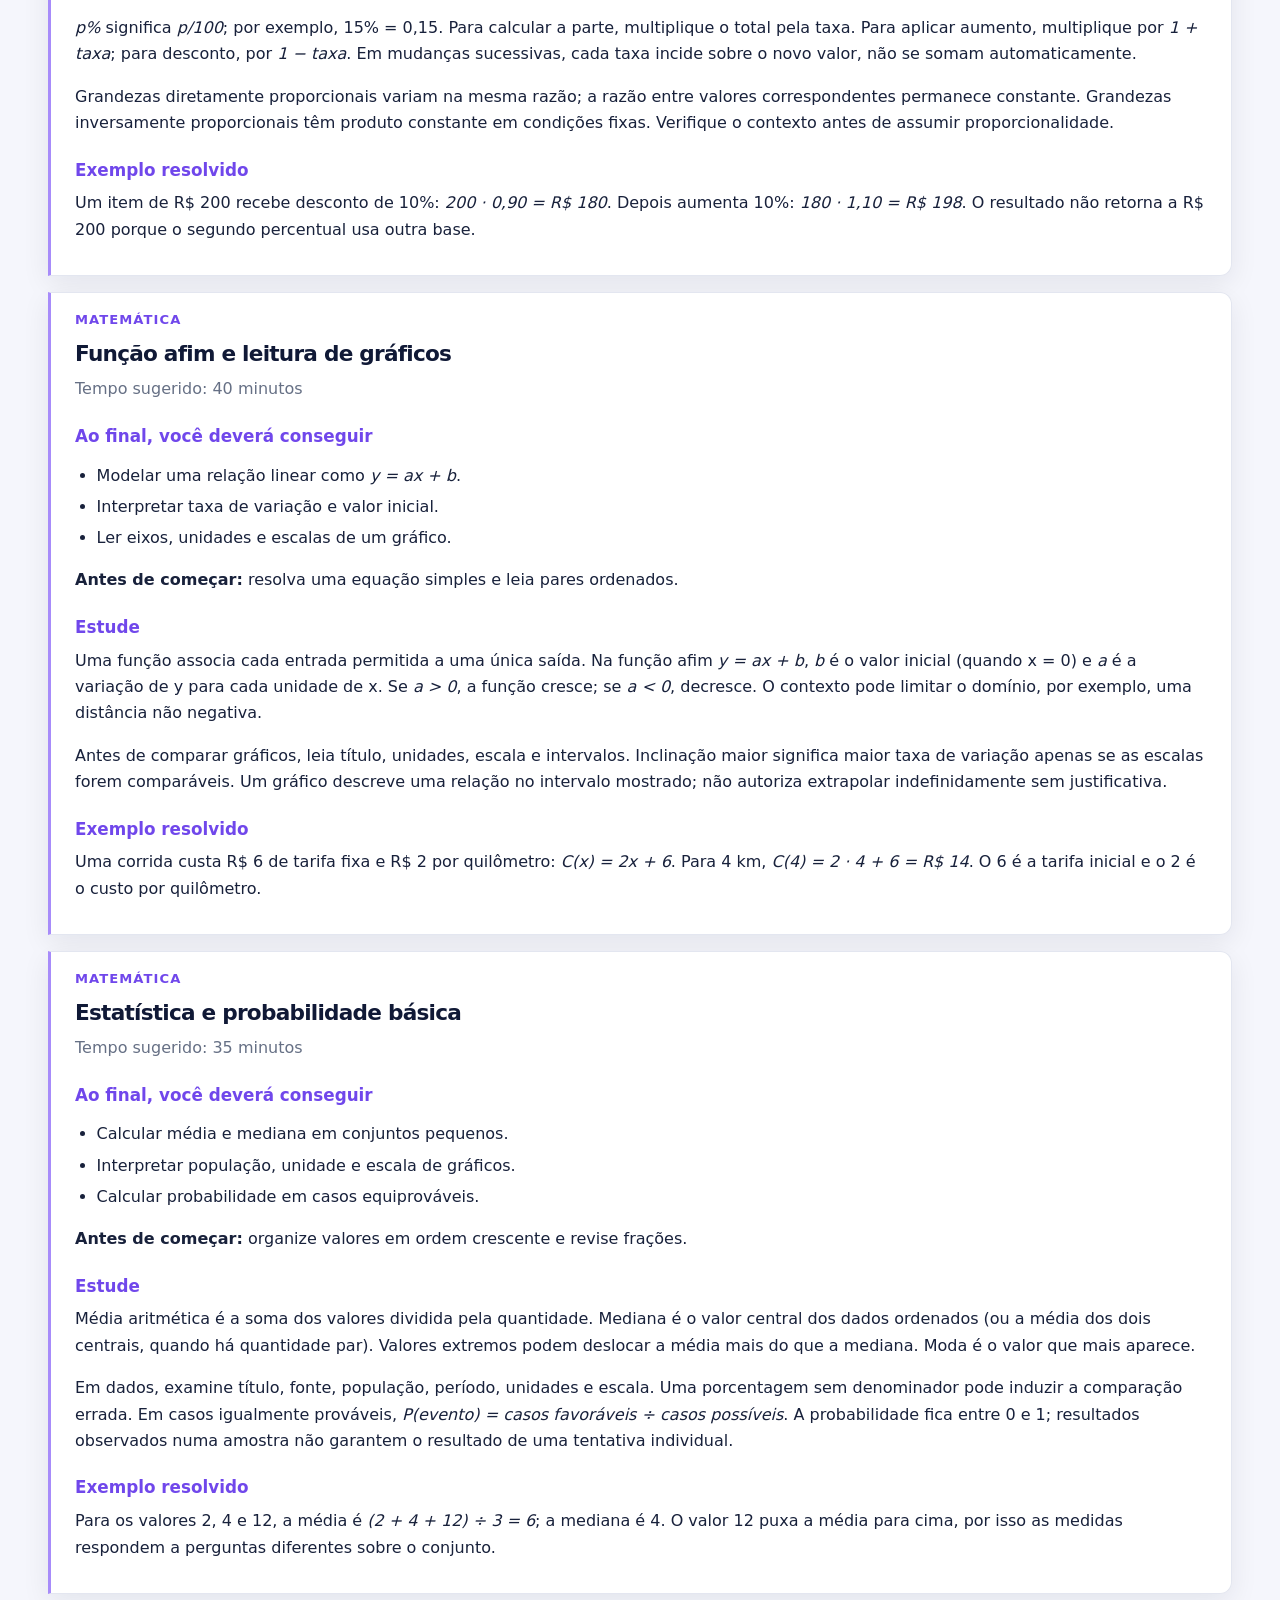
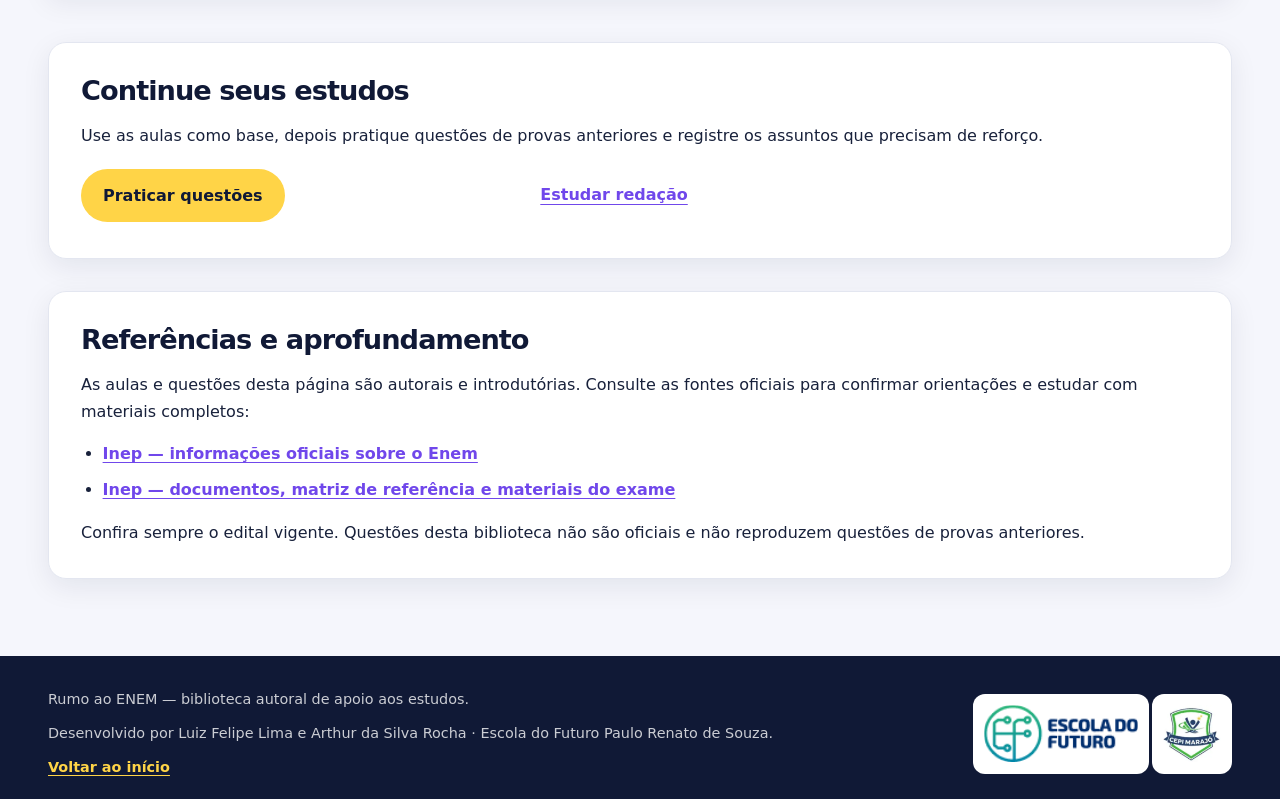
==== commit f8eee2ff: "Add files via upload" ====
--- a/pages/conteudos.html
+++ b/pages/conteudos.html
@@ -1,50 +1,174 @@
 <!DOCTYPE html>
 <html lang="pt-BR">
 <head>
-  <!-- Metadados, título e arquivos compartilhados do site. -->
   <meta charset="UTF-8">
   <meta name="viewport" content="width=device-width, initial-scale=1.0">
-  <meta name="description" content="Biblioteca demonstrativa de assuntos para revisar para o ENEM.">
-  <title>Biblioteca de conteúdos | Rumo ao ENEM</title>
+  <meta name="description" content="Aulas autorais, exemplos resolvidos e exercícios para estudar áreas importantes do ENEM.">
+  <title>Biblioteca de estudos | Rumo ao ENEM</title>
+  <link rel="icon" type="image/svg+xml" href="../assets/favicon.svg">
   <link rel="stylesheet" href="../css/style.css">
   <script src="../js/script.js" defer></script>
 </head>
 <body>
-  <!-- Atalho de acessibilidade para pular a navegação. -->
   <a href="#conteudo-principal">Pular para o conteúdo principal</a>
-  <!-- Cabeçalho global com a navegação entre as páginas. -->
   <header class="site-header"><a class="site-logo" href="../index.html">Rumo ao ENEM</a><nav class="main-navigation" aria-label="Navegação principal"><ul>
-    <li><a href="../index.html">Início</a></li><li><a href="dashboard.html">Painel</a></li><li><a href="materias.html">Matérias</a></li><li><a href="conteudos.html" aria-current="page">Conteúdos</a></li><li><a href="cronograma.html">Cronograma</a></li><li><a href="revisao.html">Revisão</a></li><li><a href="simulados.html">Simulados</a></li><li><a href="redacao.html">Redação</a></li><li><a href="repertorio.html">Repertório</a></li><li><a href="desempenho.html">Desempenho</a></li><li><a href="motivacao.html">Motivação</a></li><li><a href="perfil.html">Perfil</a></li>
+    <li><a href="../index.html">Início</a></li><li><a href="dashboard.html">Painel</a></li><li><a href="materias.html">Matérias</a></li><li><a href="conteudos.html" aria-current="page">Conteúdos</a></li><li><a href="cronograma.html">Cronograma</a></li><li><a href="revisao.html">Revisão</a></li><li><a href="simulados.html">Simulados</a></li><li><a href="redacao.html">Redação</a></li><li><a href="repertorio.html">Repertório</a></li><li><a href="motivacao.html">Motivação</a></li><li><a href="perfil.html">Perfil</a></li>
   </ul></nav></header>
-  <!-- Biblioteca de tópicos demonstrativos organizados por área. -->
   <main id="conteudo-principal">
-    <header class="page-heading"><h1>Biblioteca de conteúdos</h1><p>Use esta seleção demonstrativa para escolher um assunto, retomar conceitos e planejar seus estudos. Os materiais não são publicações oficiais do INEP.</p></header>
-    <p>Uma boa estratégia é começar pelos temas que você já estudou e ainda geram dúvidas. Adapte a dificuldade ao seu momento.</p>
-    <!-- Conteúdos sugeridos para Linguagens. -->
-    <section id="linguagens" aria-labelledby="linguagens-title"><h2 id="linguagens-title">Linguagens</h2><div class="study-grid">
-      <article class="study-card"><h3>Interpretação de texto</h3><p><strong>Disciplina:</strong> Língua Portuguesa</p><p>Identifique tema, finalidade, público e informações explícitas ou implícitas.</p><p><strong>Dificuldade sugerida:</strong> introdutória</p></article>
-      <article class="study-card"><h3>Gêneros e funções da linguagem</h3><p><strong>Disciplina:</strong> Língua Portuguesa</p><p>Observe como contexto e intenção influenciam a construção de uma mensagem.</p><p><strong>Dificuldade sugerida:</strong> intermediária</p></article>
-    </div></section>
-    <!-- Conteúdos sugeridos para Ciências Humanas. -->
-    <section id="humanas" aria-labelledby="humanas-title"><h2 id="humanas-title">Ciências Humanas</h2><div class="study-grid">
-      <article class="study-card"><h3>Formação do Brasil contemporâneo</h3><p><strong>Disciplina:</strong> História</p><p>Relacione processos históricos, agentes sociais e consequências no presente.</p><p><strong>Dificuldade sugerida:</strong> intermediária</p></article>
-      <article class="study-card"><h3>Urbanização e território</h3><p><strong>Disciplina:</strong> Geografia</p><p>Estude redes urbanas, desigualdades socioespaciais e mobilidade.</p><p><strong>Dificuldade sugerida:</strong> introdutória</p></article>
-    </div></section>
-    <!-- Conteúdos sugeridos para Ciências da Natureza. -->
-    <section id="natureza" aria-labelledby="natureza-title"><h2 id="natureza-title">Ciências da Natureza</h2><div class="study-grid">
-      <article class="study-card"><h3>Ecologia e relações ambientais</h3><p><strong>Disciplina:</strong> Biologia</p><p>Revise cadeias alimentares, ciclos biogeoquímicos e impactos ambientais.</p><p><strong>Dificuldade sugerida:</strong> intermediária</p></article>
-      <article class="study-card"><h3>Energia e transformações</h3><p><strong>Disciplina:</strong> Física e Química</p><p>Reconheça formas de energia e transformações em situações cotidianas.</p><p><strong>Dificuldade sugerida:</strong> intermediária</p></article>
-    </div></section>
-    <!-- Conteúdos sugeridos para Matemática. -->
-    <section id="matematica" aria-labelledby="matematica-title"><h2 id="matematica-title">Matemática</h2><div class="study-grid">
-      <article class="study-card"><h3>Porcentagem e proporcionalidade</h3><p><strong>Disciplina:</strong> Matemática</p><p>Pratique descontos, aumentos percentuais, escalas e comparações.</p><p><strong>Dificuldade sugerida:</strong> introdutória</p></article>
-      <article class="study-card"><h3>Funções e leitura de gráficos</h3><p><strong>Disciplina:</strong> Matemática</p><p>Interprete relações entre variáveis e informações apresentadas visualmente.</p><p><strong>Dificuldade sugerida:</strong> intermediária</p></article>
-    </div></section>
-    <!-- Orientações para fórmulas, resumos e próximas revisões. -->
-    <section aria-labelledby="quick-tools"><h2 id="quick-tools">Materiais para organizar a revisão</h2><ul><li><strong>Fórmulas:</strong> registre a expressão e em que situação ela se aplica.</li><li><strong>Conceitos:</strong> escreva explicações com suas próprias palavras.</li><li><strong>Resumos:</strong> destaque relações entre ideias, não apenas listas de termos.</li><li><strong>Mapas mentais:</strong> conecte conceitos e exemplos em uma estrutura visual.</li></ul><p><strong>Para revisar primeiro:</strong> priorize conteúdos estudados recentemente, pontos de dúvida e fundamentos necessários para novos assuntos.</p></section>
-    <p><a href="revisao.html">Ir para a central de revisão</a> · <a href="simulados.html">Praticar questões</a> · <a href="materias.html">Ver todas as áreas</a></p>
+    <header class="page-heading"><p>Biblioteca de estudos</p><h1>Aprenda e revise</h1><p>Aulas autorais com objetivos, explicações e exemplos trabalhados para apoiar seus estudos.</p></header>
+
+    <aside class="study-disclaimer">
+      <h2>Como usar esta biblioteca</h2>
+      <ol>
+        <li>Escolha uma aula e leia os objetivos e conhecimentos prévios.</li>
+        <li>Estude a explicação e refaça o exemplo sem olhar a resolução.</li>
+        <li>Explique o conteúdo com suas palavras e revise os exemplos resolvidos.</li>
+      </ol>
+      <p>Esta trilha é uma seleção inicial de 12 tópicos, não cobre todas as disciplinas nem todo o conteúdo do ENEM. Combine-a com aulas, livros, a matriz de referência e provas anteriores do Inep.</p>
+    </aside>
+
+    <section class="library-tools" aria-labelledby="library-tools-title">
+      <h2 id="library-tools-title">Encontre uma aula</h2>
+      <div class="library-filters">
+        <div class="form-group"><label for="content-search">Buscar por assunto ou disciplina</label><input id="content-search" type="search" placeholder="Ex.: porcentagem, ecologia, História" autocomplete="off"></div>
+        <div class="form-group"><label for="area-filter">Filtrar por área</label><select id="area-filter"><option value="all">Todas as áreas</option><option value="linguagens">Linguagens</option><option value="humanas">Ciências Humanas</option><option value="natureza">Ciências da Natureza</option><option value="matematica">Matemática</option></select></div>
+      </div>
+      <p id="filter-status" role="status" aria-live="polite"></p>
+    </section>
+
+    <nav class="lesson-index" aria-labelledby="lesson-index-title">
+      <h2 id="lesson-index-title">Trilhas de aprendizagem</h2>
+      <div class="study-grid">
+        <section aria-labelledby="index-linguagens"><h3 id="index-linguagens">Linguagens</h3><ul><li><a href="aula.html?tema=lesson-reading">Leitura e interpretação</a></li><li><a href="aula.html?tema=lesson-language">Língua estrangeira</a></li><li><a href="aula.html?tema=lesson-art">Artes e leitura de imagens</a></li></ul></section>
+        <section aria-labelledby="index-humanas"><h3 id="index-humanas">Ciências Humanas</h3><ul><li><a href="aula.html?tema=lesson-history">História do Brasil</a></li><li><a href="aula.html?tema=lesson-geography">Geografia: cidade e território</a></li><li><a href="aula.html?tema=lesson-philosophy">Filosofia: ética e argumentação</a></li></ul></section>
+        <section aria-labelledby="index-natureza"><h3 id="index-natureza">Ciências da Natureza</h3><ul><li><a href="aula.html?tema=lesson-biology">Biologia: ecologia</a></li><li><a href="aula.html?tema=lesson-physics">Física: energia e eletricidade</a></li><li><a href="aula.html?tema=lesson-chemistry">Química: matéria e soluções</a></li></ul></section>
+        <section aria-labelledby="index-matematica"><h3 id="index-matematica">Matemática</h3><ul><li><a href="aula.html?tema=lesson-percent">Porcentagem e proporção</a></li><li><a href="aula.html?tema=lesson-functions">Funções e gráficos</a></li><li><a href="aula.html?tema=lesson-data">Estatística e probabilidade</a></li></ul></section>
+      </div>
+    </nav>
+
+    <section id="linguagens" class="lesson-area" data-area="linguagens" aria-label="Aulas de Linguagens">
+      <article id="lesson-reading" class="study-lesson" data-area="linguagens" data-lesson-id="reading">
+        <header><p class="lesson-subject">Língua Portuguesa</p><h3>Leitura e interpretação de textos</h3><p>Tempo sugerido: 35 minutos</p></header>
+        <h4>Ao final, você deverá conseguir</h4><ul><li>Identificar tema, finalidade e ponto de vista.</li><li>Distinguir informação explícita de inferência sustentada pelo texto.</li><li>Explicar como conectivos e escolhas de linguagem orientam a leitura.</li></ul>
+        <p><strong>Antes de começar:</strong> leia um texto curto e identifique quem o produziu e para qual público.</p>
+        <h4>Estude</h4><p>O tema é o assunto geral; a tese é a posição defendida em um texto argumentativo; argumentos são razões ou evidências usadas para sustentá-la. A finalidade pode ser informar, convencer, instruir, criticar ou entreter. O gênero (notícia, anúncio, crônica, artigo) e o contexto ajudam a reconhecer essa finalidade.</p>
+        <p>Uma informação explícita aparece diretamente. Inferir é concluir algo que o texto não declara literalmente, usando pistas presentes nele. Conectivos indicam relações: “porém” costuma introduzir contraste; “porque”, explicação ou causa; “portanto”, conclusão. Uma alternativa pode ser verdadeira no mundo e ainda assim não responder ao texto: procure evidência textual.</p>
+        <h4>Exemplo resolvido</h4><p>Leia: “A escola abriu a biblioteca no horário do almoço. Mesmo assim, muitos alunos não a frequentam, pois o único acesso fica no prédio anexo.” “Mesmo assim” marca contraste; “pois” apresenta uma explicação. A inferência sustentada é que ampliar o horário não basta quando há uma barreira de acesso físico.</p>
+      </article>
+      <article id="lesson-language" class="study-lesson" data-area="linguagens" data-lesson-id="language">
+        <header><p class="lesson-subject">Inglês ou Espanhol</p><h3>Estratégias de leitura em língua estrangeira</h3><p>Tempo sugerido: 30 minutos</p></header>
+        <h4>Ao final, você deverá conseguir</h4><ul><li>Localizar a ideia central sem traduzir palavra por palavra.</li><li>Usar título, cognatos e contexto para interpretar vocabulário.</li><li>Reconhecer a intenção comunicativa de um texto curto.</li></ul>
+        <p><strong>Antes de começar:</strong> conheça a ideia de cognato: palavra parecida em duas línguas e com sentido semelhante.</p>
+        <h4>Estude</h4><p>Comece pelo gênero, título, autoria e imagens. Leia o comando da questão para saber o que procurar; depois localize palavras repetidas, nomes, números e conectivos. Faça uma primeira leitura global e uma segunda leitura direcionada. O objetivo é compreender a mensagem, não traduzir cada frase.</p>
+        <p>Confirme cognatos pelo contexto: <em>important</em> e <em>importante</em> são próximos, mas <em>actually</em> em inglês significa “na verdade”; <em>embarazada</em> em espanhol significa “grávida”. Pronomes como <em>it</em>, <em>they</em> e <em>lo</em> retomam elementos mencionados antes. Palavras como <em>but</em> e <em>pero</em> sinalizam contraste.</p>
+        <h4>Exemplo resolvido</h4><p>“Many people use bicycles to travel. However, safe bike lanes are still missing.” A segunda frase contrasta o uso das bicicletas com a falta de infraestrutura segura. <em>However</em> equivale a “no entanto”.</p>
+      </article>
+      <article id="lesson-art" class="study-lesson" data-area="linguagens" data-lesson-id="art">
+        <header><p class="lesson-subject">Artes e linguagem visual</p><h3>Como ler imagens, charges e cartazes</h3><p>Tempo sugerido: 30 minutos</p></header>
+        <h4>Ao final, você deverá conseguir</h4><ul><li>Relacionar elementos visuais à mensagem.</li><li>Perceber ironia, contraste e símbolos sem ignorar o contexto.</li></ul>
+        <p><strong>Antes de começar:</strong> observe uma imagem e descreva primeiro o que vê, sem interpretar.</p>
+        <h4>Estude</h4><p>Separe observação de interpretação. Observe enquadramento, cores, linhas, escala, posição das figuras, luz, texto e o que ficou fora da imagem. Em seguida pergunte como essas escolhas direcionam o olhar. Charge e cartaz combinam signos visuais e verbais; ironia, exagero e contraste podem construir crítica.</p>
+        <p>Contextualizar não significa adivinhar a intenção do autor. Use a fonte, a época, o público e elementos concretos da obra para sustentar a leitura. Uma imagem pode permitir mais de uma interpretação, desde que cada uma tenha evidências.</p>
+        <h4>Exemplo resolvido</h4><p>Em um cartaz de economia de água, uma torneira aparece enorme e seca, enquanto uma pessoa segura um copo minúsculo. O contraste de escala e a torneira seca reforçam visualmente a escassez; o slogan e a fonte ainda devem ser lidos para identificar o apelo completo.</p>
+      </article>
+    </section>
+
+    <section id="humanas" class="lesson-area" data-area="humanas" aria-label="Aulas de Ciências Humanas">
+      <article id="lesson-history" class="study-lesson" data-area="humanas" data-lesson-id="history">
+        <header><p class="lesson-subject">História</p><h3>Escravidão, abolição e cidadania no Brasil</h3><p>Tempo sugerido: 40 minutos</p></header>
+        <h4>Ao final, você deverá conseguir</h4><ul><li>Relacionar escravização, resistência e formação social brasileira.</li><li>Distinguir abolição legal de inclusão social efetiva.</li><li>Interpretar uma fonte histórica considerando seu contexto.</li></ul>
+        <p><strong>Antes de começar:</strong> localize 1888 e 1889 numa linha do tempo.</p>
+        <h4>Estude</h4><p>A colonização portuguesa estruturou a exploração do território e a produção voltada ao mercado externo. A escravização de africanos e indígenas foi enfrentada por resistências diversas, como fugas, quilombos, revoltas, negociações e preservação de práticas culturais. Pessoas escravizadas foram agentes históricos, não apenas mão de obra passiva.</p>
+        <p>A Lei Áurea aboliu juridicamente a escravidão em 1888, mas não criou, por si só, condições amplas de acesso à terra, educação, moradia e trabalho protegido para a população liberta. Para interpretar fontes, identifique autor, data, público, objetivo e quem não aparece no registro. A análise histórica conecta causas, conflitos, mudanças e permanências.</p>
+        <h4>Exemplo resolvido</h4><p>Uma fotografia de trabalhadores negros em uma fazenda após 1888 não prova que a escravidão legal continuou. Ela pode revelar permanências de relações de trabalho e desigualdades. É preciso investigar data, local, legenda e condições registradas.</p>
+      </article>
+      <article id="lesson-geography" class="study-lesson" data-area="humanas" data-lesson-id="geography">
+        <header><p class="lesson-subject">Geografia</p><h3>Urbanização, território e desigualdade</h3><p>Tempo sugerido: 35 minutos</p></header>
+        <h4>Ao final, você deverá conseguir</h4><ul><li>Explicar fatores que impulsionam a urbanização.</li><li>Relacionar infraestrutura, mobilidade e segregação socioespacial.</li><li>Ler mapas observando escala, legenda e distribuição.</li></ul>
+        <p><strong>Antes de começar:</strong> diferencie cidade, população urbana e rede de transportes.</p>
+        <h4>Estude</h4><p>Urbanização é o crescimento da proporção de pessoas que vivem em cidades e a expansão dos espaços urbanos. Industrialização e concentração de empregos e serviços podem intensificar migrações. Quando moradia, saneamento, transporte e equipamentos públicos não acompanham o crescimento, os custos recaem de modo desigual sobre os moradores.</p>
+        <p>Segregação socioespacial descreve a distribuição desigual de grupos e oportunidades no espaço. Ao analisar um mapa, confira legenda, escala, orientação e período; depois relacione localização, fluxos e acesso a serviços. Um padrão espacial mostra uma distribuição, mas é preciso evidência adicional para explicar suas causas.</p>
+        <h4>Exemplo resolvido</h4><p>Se bairros periféricos têm menos linhas de ônibus e moradores gastam mais tempo para chegar ao trabalho, o dado sugere desigualdade de acesso à mobilidade. Para explicar o fenômeno, investigue também renda, planejamento, localização dos empregos e oferta de serviços.</p>
+      </article>
+      <article id="lesson-philosophy" class="study-lesson" data-area="humanas" data-lesson-id="philosophy">
+        <header><p class="lesson-subject">Filosofia e Sociologia</p><h3>Ética, cidadania e análise de argumentos</h3><p>Tempo sugerido: 35 minutos</p></header>
+        <h4>Ao final, você deverá conseguir</h4><ul><li>Identificar premissas e conclusão de um argumento.</li><li>Comparar decisões considerando direitos, princípios e consequências.</li><li>Relacionar cidadania formal à participação e ao acesso efetivo a direitos.</li></ul>
+        <p><strong>Antes de começar:</strong> distinga fato verificável de opinião ou julgamento de valor.</p>
+        <h4>Estude</h4><p>Ética examina princípios e justificativas para agir; moral reúne normas e costumes de grupos em determinados contextos. Um argumento apresenta razões (premissas) para sustentar uma conclusão. Avalie se as razões são relevantes, suficientes e compatíveis com a conclusão; também procure pressupostos e contraexemplos.</p>
+        <p>Cidadania envolve direitos civis, políticos e sociais, assim como participação na vida coletiva. Reconhecimento legal não garante acesso igual na prática. Na Sociologia, observe como instituições, relações de poder, renda e pertencimentos sociais afetam oportunidades. Evite explicar uma desigualdade complexa por uma única característica ou confundir correlação com causa.</p>
+        <h4>Exemplo resolvido</h4><p>“Todos devem ter acesso à biblioteca, pois a leitura é um direito; portanto, o município deve oferecer unidades acessíveis.” A primeira parte fornece uma justificativa normativa e a segunda apresenta uma proposta. A conclusão pode ser debatida considerando recursos, localização e alternativas, sem apagar o direito defendido.</p>
+      </article>
+    </section>
+
+    <section id="natureza" class="lesson-area" data-area="natureza" aria-label="Aulas de Ciências da Natureza">
+      <article id="lesson-biology" class="study-lesson" data-area="natureza" data-lesson-id="biology">
+        <header><p class="lesson-subject">Biologia</p><h3>Ecologia, cadeias alimentares e impactos</h3><p>Tempo sugerido: 35 minutos</p></header>
+        <h4>Ao final, você deverá conseguir</h4><ul><li>Distinguir produtores, consumidores e decompositores.</li><li>Interpretar o sentido das setas numa cadeia alimentar.</li><li>Relacionar alterações ambientais a efeitos numa rede ecológica.</li></ul>
+        <p><strong>Antes de começar:</strong> saiba que plantas produzem matéria orgânica usando energia luminosa.</p>
+        <h4>Estude</h4><p>Ecossistema inclui organismos e fatores físicos que interagem. Produtores formam matéria orgânica; consumidores obtêm matéria e energia alimentando-se; decompositores transformam restos e devolvem nutrientes ao ambiente. Em <em>capim → gafanhoto → sapo</em>, as setas indicam transferência do alimento para quem o consome.</p>
+        <p>A matéria circula em ciclos, como os do carbono e da água. Energia flui pelos níveis tróficos e parte é dissipada como calor a cada transferência. Teias alimentares representam várias cadeias interligadas. Poluição, desmatamento e espécies introduzidas podem alterar populações e relações; os efeitos dependem do ecossistema e não são sempre lineares.</p>
+        <h4>Exemplo resolvido</h4><p>Se uma substância tóxica persistente se acumula nos tecidos e passa pela alimentação, sua concentração pode aumentar em níveis tróficos superiores (biomagnificação). Primeiro confirme que a substância é persistente e que há transferência alimentar; nem todo contaminante se comporta igual.</p>
+      </article>
+      <article id="lesson-physics" class="study-lesson" data-area="natureza" data-lesson-id="physics">
+        <header><p class="lesson-subject">Física</p><h3>Energia, potência e consumo elétrico</h3><p>Tempo sugerido: 40 minutos</p></header>
+        <h4>Ao final, você deverá conseguir</h4><ul><li>Distinguir energia de potência e usar unidades corretamente.</li><li>Calcular consumo elétrico a partir da potência e do tempo.</li><li>Interpretar transformações de energia em aparelhos cotidianos.</li></ul>
+        <p><strong>Antes de começar:</strong> revise multiplicação e conversão entre watts e quilowatts: 1 kW = 1.000 W.</p>
+        <h4>Estude</h4><p>Energia é transferida ou transformada; em um sistema isolado, a quantidade total se conserva. Potência mede a taxa de transferência de energia: <em>P = E ÷ Δt</em>. A unidade SI de energia é joule (J); nas contas residenciais, o consumo costuma ser expresso em quilowatt-hora (kWh), unidade de energia.</p>
+        <p>Para potência constante, <em>E = P · Δt</em>. Converta watts em quilowatts antes de multiplicar por horas para obter kWh. Em circuitos simples, <em>U = R · i</em> descreve resistores ôhmicos; a potência elétrica é <em>P = U · i</em>. Uma lâmpada também transfere energia para o ambiente como calor, não apenas como luz.</p>
+        <h4>Exemplo resolvido</h4><p>Um aparelho de 1.200 W funciona por 30 minutos. Converta: 1.200 W = 1,2 kW e 30 min = 0,5 h. Então <em>E = 1,2 · 0,5 = 0,6 kWh</em>. O custo exige ainda multiplicar pelo preço do kWh e considerar tarifas aplicáveis.</p>
+      </article>
+      <article id="lesson-chemistry" class="study-lesson" data-area="natureza" data-lesson-id="chemistry">
+        <header><p class="lesson-subject">Química</p><h3>Matéria, misturas e concentração</h3><p>Tempo sugerido: 35 minutos</p></header>
+        <h4>Ao final, você deverá conseguir</h4><ul><li>Distinguir substância e mistura em situações simples.</li><li>Calcular concentração comum com unidades consistentes.</li><li>Reconhecer conservação dos átomos em reações químicas.</li></ul>
+        <p><strong>Antes de começar:</strong> saiba dividir grandezas e converter mililitros em litros.</p>
+        <h4>Estude</h4><p>Substância tem composição química definida; mistura combina substâncias e pode ser homogênea (uma fase visível) ou heterogênea (mais de uma fase). Solução é uma mistura homogênea: soluto é a substância dissolvida e solvente é o meio que dissolve. A aparência uniforme não significa que haja apenas uma substância.</p>
+        <p>Concentração comum é <em>C = m ÷ V</em>, geralmente em g/L, com massa de soluto em gramas e volume final da solução em litros. Diluir adiciona solvente e reduz concentração; idealmente a quantidade de soluto permanece. Em reações químicas, os átomos se reorganizam: equações balanceadas conservam o número de átomos de cada elemento.</p>
+        <h4>Exemplo resolvido</h4><p>Se 12 g de açúcar formam 0,5 L de solução, <em>C = 12 ÷ 0,5 = 24 g/L</em>. Atenção: 0,5 L é o volume final da solução. Se o volume for dado em mL, converta antes de dividir.</p>
+      </article>
+    </section>
+
+    <section id="matematica" class="lesson-area" data-area="matematica" aria-label="Aulas de Matemática">
+      <article id="lesson-percent" class="study-lesson" data-area="matematica" data-lesson-id="percent">
+        <header><p class="lesson-subject">Matemática</p><h3>Porcentagem e proporcionalidade</h3><p>Tempo sugerido: 35 minutos</p></header>
+        <h4>Ao final, você deverá conseguir</h4><ul><li>Converter porcentagem em fração ou número decimal.</li><li>Resolver variações percentuais sucessivas.</li><li>Identificar quando duas grandezas são proporcionais.</li></ul>
+        <p><strong>Antes de começar:</strong> revise frações, decimais e multiplicação.</p>
+        <h4>Estude</h4><p><em>p%</em> significa <em>p/100</em>; por exemplo, 15% = 0,15. Para calcular a parte, multiplique o total pela taxa. Para aplicar aumento, multiplique por <em>1 + taxa</em>; para desconto, por <em>1 − taxa</em>. Em mudanças sucessivas, cada taxa incide sobre o novo valor, não se somam automaticamente.</p>
+        <p>Grandezas diretamente proporcionais variam na mesma razão; a razão entre valores correspondentes permanece constante. Grandezas inversamente proporcionais têm produto constante em condições fixas. Verifique o contexto antes de assumir proporcionalidade.</p>
+        <h4>Exemplo resolvido</h4><p>Um item de R$ 200 recebe desconto de 10%: <em>200 · 0,90 = R$ 180</em>. Depois aumenta 10%: <em>180 · 1,10 = R$ 198</em>. O resultado não retorna a R$ 200 porque o segundo percentual usa outra base.</p>
+      </article>
+      <article id="lesson-functions" class="study-lesson" data-area="matematica" data-lesson-id="functions">
+        <header><p class="lesson-subject">Matemática</p><h3>Função afim e leitura de gráficos</h3><p>Tempo sugerido: 40 minutos</p></header>
+        <h4>Ao final, você deverá conseguir</h4><ul><li>Modelar uma relação linear como <em>y = ax + b</em>.</li><li>Interpretar taxa de variação e valor inicial.</li><li>Ler eixos, unidades e escalas de um gráfico.</li></ul>
+        <p><strong>Antes de começar:</strong> resolva uma equação simples e leia pares ordenados.</p>
+        <h4>Estude</h4><p>Uma função associa cada entrada permitida a uma única saída. Na função afim <em>y = ax + b</em>, <em>b</em> é o valor inicial (quando x = 0) e <em>a</em> é a variação de y para cada unidade de x. Se <em>a &gt; 0</em>, a função cresce; se <em>a &lt; 0</em>, decresce. O contexto pode limitar o domínio, por exemplo, uma distância não negativa.</p>
+        <p>Antes de comparar gráficos, leia título, unidades, escala e intervalos. Inclinação maior significa maior taxa de variação apenas se as escalas forem comparáveis. Um gráfico descreve uma relação no intervalo mostrado; não autoriza extrapolar indefinidamente sem justificativa.</p>
+        <h4>Exemplo resolvido</h4><p>Uma corrida custa R$ 6 de tarifa fixa e R$ 2 por quilômetro: <em>C(x) = 2x + 6</em>. Para 4 km, <em>C(4) = 2 · 4 + 6 = R$ 14</em>. O 6 é a tarifa inicial e o 2 é o custo por quilômetro.</p>
+      </article>
+      <article id="lesson-data" class="study-lesson" data-area="matematica" data-lesson-id="data">
+        <header><p class="lesson-subject">Matemática</p><h3>Estatística e probabilidade básica</h3><p>Tempo sugerido: 35 minutos</p></header>
+        <h4>Ao final, você deverá conseguir</h4><ul><li>Calcular média e mediana em conjuntos pequenos.</li><li>Interpretar população, unidade e escala de gráficos.</li><li>Calcular probabilidade em casos equiprováveis.</li></ul>
+        <p><strong>Antes de começar:</strong> organize valores em ordem crescente e revise frações.</p>
+        <h4>Estude</h4><p>Média aritmética é a soma dos valores dividida pela quantidade. Mediana é o valor central dos dados ordenados (ou a média dos dois centrais, quando há quantidade par). Valores extremos podem deslocar a média mais do que a mediana. Moda é o valor que mais aparece.</p>
+        <p>Em dados, examine título, fonte, população, período, unidades e escala. Uma porcentagem sem denominador pode induzir a comparação errada. Em casos igualmente prováveis, <em>P(evento) = casos favoráveis ÷ casos possíveis</em>. A probabilidade fica entre 0 e 1; resultados observados numa amostra não garantem o resultado de uma tentativa individual.</p>
+        <h4>Exemplo resolvido</h4><p>Para os valores 2, 4 e 12, a média é <em>(2 + 4 + 12) ÷ 3 = 6</em>; a mediana é 4. O valor 12 puxa a média para cima, por isso as medidas respondem a perguntas diferentes sobre o conjunto.</p>
+      </article>
+    </section>
+
+    <section class="study-next-steps" aria-labelledby="next-steps-title">
+      <h2 id="next-steps-title">Continue seus estudos</h2>
+      <p>Use as aulas como base, depois pratique questões de provas anteriores e registre os assuntos que precisam de reforço.</p>
+      <p><a class="button button-primary" href="simulados.html">Praticar questões</a> <a class="button button-secondary" href="revisao.html">Planejar uma revisão</a> <a href="redacao.html">Estudar redação</a></p>
+    </section>
+    <section class="study-sources" aria-labelledby="sources-title">
+      <h2 id="sources-title">Referências e aprofundamento</h2>
+      <p>As aulas e questões desta página são autorais e introdutórias. Consulte as fontes oficiais para confirmar orientações e estudar com materiais completos:</p>
+      <ul>
+        <li><a href="https://www.gov.br/inep/pt-br/areas-de-atuacao/avaliacao-e-exames-educacionais/enem" target="_blank" rel="noopener noreferrer">Inep — informações oficiais sobre o Enem</a></li>
+        <li><a href="https://www.gov.br/inep/pt-br/areas-de-atuacao/avaliacao-e-exames-educacionais/enem/outros-documentos" target="_blank" rel="noopener noreferrer">Inep — documentos, matriz de referência e materiais do exame</a></li>
+      </ul>
+      <p>Confira sempre o edital vigente. Questões desta biblioteca não são oficiais e não reproduzem questões de provas anteriores.</p>
+    </section>
   </main>
-  <!-- Rodapé da página. -->
-  <footer class="site-footer"><p>Rumo ao ENEM — biblioteca demonstrativa de estudos.</p><p>Desenvolvido por Luiz Felipe Lima e Arthur da Silva Rocha · Escola do Futuro Paulo Renato de Souza.</p><a href="../index.html">Voltar ao início</a></footer>
+  <footer class="site-footer"><div class="footer-content"><div class="footer-details"><p>Rumo ao ENEM — biblioteca autoral de apoio aos estudos.</p><p>Desenvolvido por Luiz Felipe Lima e Arthur da Silva Rocha · Escola do Futuro Paulo Renato de Souza.</p><a href="../index.html">Voltar ao início</a></div><div class="footer-brands" aria-label="Logotipos das instituições"><img class="footer-brand-school" src="../img/logo-escola-do-futuro.png" alt="Logo oficial da Escola do Futuro de Goiás"><img class="footer-brand-cepi" src="../img/logo-cepi-marajo.png" alt="Logo do CEPI Marajó"></div></div></footer>
 </body>
 </html>
--- a/css/style.css
+++ b/css/style.css
@@ -178,7 +178,8 @@
 }
 
 input,
-textarea {
+textarea,
+select {
   width: 100%;
   min-height: 2.9rem;
   padding: 0.75rem 0.9rem;
@@ -190,7 +191,8 @@
 }
 
 input:focus,
-textarea:focus {
+textarea:focus,
+select:focus {
   border-color: var(--color-purple);
   box-shadow: 0 0 0 3px rgb(112 71 235 / 14%);
   outline: none;
@@ -559,6 +561,28 @@
 .button-secondary:hover {
   color: var(--color-navy);
   background: var(--color-white);
+}
+
+.button-assistant {
+  border-color: var(--color-purple);
+  color: var(--color-white);
+  background: var(--color-purple);
+}
+
+.button-assistant:hover {
+  color: var(--color-white);
+  background: #5B35D1;
+}
+
+.hero-assistant-entry {
+  margin-bottom: var(--space-5);
+}
+
+.hero-assistant-entry .button {
+  min-height: 2.5rem;
+  gap: 0.45rem;
+  padding: 0.55rem 0.95rem;
+  font-size: 0.9rem;
 }
 
 /* Links de ação apresentados fora de cards */
@@ -590,10 +614,43 @@
 }
 
 .site-footer {
-  padding: 2rem max(1.25rem, calc((100vw - var(--content-width)) / 2));
+  padding: 2rem max(1.25rem, calc((100vw - var(--content-width)) / 2)) 1.25rem;
   color: rgb(255 255 255 / 78%);
   background: var(--color-navy);
   font-size: 0.9rem;
+}
+
+.footer-content {
+  display: grid;
+  grid-template-columns: minmax(0, 1fr) auto;
+  align-items: center;
+  gap: 30px;
+}
+
+.footer-details p:last-child {
+  margin-bottom: 0;
+}
+
+.footer-brands {
+  display: flex;
+  align-items: center;
+  justify-content: flex-end;
+  gap: 3px;
+}
+
+.footer-brands img {
+  width: 11rem;
+  height: 5rem;
+  padding: 0.65rem;
+  border: 1px solid rgb(255 255 255 / 20%);
+  border-radius: var(--radius-small);
+  background: var(--color-white);
+  object-fit: contain;
+}
+
+.footer-brands .footer-brand-cepi {
+  width: 5rem;
+  height: 5rem;
 }
 
 .site-footer p {
@@ -630,7 +687,7 @@
   animation: slideUp 650ms both;
 }
 
-.hero-section > div > p:first-child {
+.hero-section > div > p:first-of-type {
   color: var(--color-yellow);
   font-size: 0.88rem;
   font-weight: 800;
@@ -644,7 +701,7 @@
   font-size: clamp(2.7rem, 6.5vw, 5.25rem);
 }
 
-.hero-section > div > p:not(:first-child) {
+.hero-section > div > p:not(:first-of-type) {
   max-width: 39rem;
   color: rgb(255 255 255 / 84%);
   font-size: clamp(1rem, 1.7vw, 1.16rem);
@@ -1100,8 +1157,22 @@
     width: 100%;
   }
 
+  .hero-assistant-entry .button {
+    width: fit-content;
+    max-width: 100%;
+  }
+
   .site-footer {
     padding: 1.75rem 1.1rem;
+  }
+
+  .footer-content {
+    grid-template-columns: minmax(0, 1fr);
+    gap: var(--space-5);
+  }
+
+  .footer-brands {
+    justify-content: flex-start;
   }
 
   main > section:has(> ul > li > progress) li {
@@ -1239,6 +1310,70 @@
   font-weight: 700;
 }
 
+.official-exams,
+.original-practice {
+  margin-block: var(--space-6);
+  padding: clamp(1.25rem, 3vw, 2rem);
+  border: 1px solid var(--color-border);
+  border-radius: var(--radius-medium);
+  background: var(--color-white);
+  box-shadow: var(--shadow-soft);
+}
+
+.official-exams {
+  border-color: rgb(112 71 235 / 25%);
+  background: linear-gradient(135deg, #F0EBFF, var(--color-white) 75%);
+}
+
+.official-exams h2,
+.original-practice h2 {
+  font-size: clamp(1.3rem, 2.5vw, 1.7rem);
+}
+
+.official-exams > :last-child {
+  margin-bottom: 0;
+}
+
+.practice-question label {
+  display: block;
+  margin-block: 0.4rem;
+  padding: 0.55rem 0.7rem;
+  border-radius: var(--radius-small);
+  cursor: pointer;
+}
+
+.practice-question label:hover {
+  background: #F8F6FF;
+}
+
+.practice-question label.is-correct {
+  color: #145A38;
+  background: var(--color-success-soft);
+}
+
+.practice-question label.is-incorrect {
+  color: #8B2525;
+  background: #FDECEC;
+}
+
+.practice-question .practice-explanation {
+  margin-block: var(--space-3) 0;
+  padding: var(--space-3);
+  border-left: 3px solid var(--color-purple);
+  border-radius: 0 var(--radius-small) var(--radius-small) 0;
+  color: var(--color-blue);
+  background: #F8F6FF;
+}
+
+.practice-explanation[hidden],
+#retry-practice[hidden] {
+  display: none;
+}
+
+.original-practice .dynamic-controls {
+  flex-wrap: wrap;
+}
+
 fieldset label.is-selected {
   border-radius: var(--radius-small);
   background: #F0EDFA;
@@ -1272,6 +1407,224 @@
   margin-bottom: 0;
 }
 
+.library-progress,
+.library-tools,
+.lesson-index,
+.study-disclaimer,
+.study-next-steps,
+.study-sources {
+  margin-block: var(--space-6);
+  padding: clamp(1.25rem, 3vw, 2rem);
+  border: 1px solid var(--color-border);
+  border-radius: var(--radius-medium);
+  background: var(--color-white);
+  box-shadow: var(--shadow-soft);
+}
+
+.study-disclaimer {
+  border-color: rgb(255 212 71 / 70%);
+  background: var(--color-warning-soft);
+}
+
+.study-disclaimer h2,
+.library-progress h2,
+.library-tools h2,
+.lesson-index h2,
+.study-next-steps h2,
+.study-sources h2 {
+  font-size: clamp(1.3rem, 2.5vw, 1.7rem);
+}
+
+.study-disclaimer ol {
+  margin-bottom: var(--space-4);
+}
+
+.study-disclaimer > :last-child,
+.study-next-steps > :last-child,
+.study-sources > :last-child {
+  margin-bottom: 0;
+}
+
+.library-progress progress {
+  display: block;
+  width: 100%;
+  margin-block: var(--space-3);
+}
+
+.area-progress-list {
+  display: flex;
+  flex-wrap: wrap;
+  gap: var(--space-3);
+  margin-block: var(--space-4);
+  color: var(--color-blue);
+  font-weight: 650;
+}
+
+.area-progress-list span {
+  padding: 0.4rem 0.7rem;
+  border-radius: var(--radius-pill);
+  background: #F0EDFA;
+}
+
+.library-filters {
+  display: grid;
+  grid-template-columns: minmax(0, 2fr) minmax(12rem, 1fr);
+  gap: var(--space-4);
+}
+
+.library-filters select {
+  width: 100%;
+  min-height: 2.9rem;
+  padding: 0.65rem 0.9rem;
+  border: 1px solid #CDD2E1;
+  border-radius: var(--radius-small);
+  color: var(--color-text);
+  background: var(--color-white);
+  font: inherit;
+}
+
+.library-filters select:focus-visible {
+  outline: 3px solid var(--color-yellow);
+  outline-offset: 3px;
+}
+
+#filter-status {
+  min-height: 1.5em;
+  margin-bottom: 0;
+  color: var(--color-muted);
+}
+
+.lesson-index .study-grid > section {
+  padding: var(--space-4);
+  border: 1px solid var(--color-border);
+  border-radius: var(--radius-small);
+  background: #FAF9FF;
+}
+
+.lesson-index ul {
+  margin-bottom: 0;
+}
+
+.lesson-area {
+  scroll-margin-top: 1.5rem;
+}
+
+.lesson-area > h2 {
+  padding-bottom: var(--space-3);
+  border-bottom: 2px solid rgb(112 71 235 / 22%);
+}
+
+.lesson-breadcrumb {
+  display: flex;
+  flex-wrap: wrap;
+  align-items: center;
+  gap: var(--space-2);
+  margin-bottom: var(--space-5);
+  color: var(--color-muted);
+  font-size: 0.92rem;
+}
+
+.lesson-breadcrumb a {
+  font-weight: 700;
+}
+
+.lesson-page-content {
+  min-height: 8rem;
+}
+
+.lesson-page-navigation {
+  display: flex;
+  flex-wrap: wrap;
+  align-items: center;
+  justify-content: space-between;
+  gap: var(--space-3);
+  margin-block: var(--space-5);
+}
+
+.lesson-page-navigation[hidden] {
+  display: none;
+}
+
+.lesson-page-navigation [hidden] {
+  display: none;
+}
+
+.lesson-page-navigation .button-secondary {
+  border: 1px solid var(--color-border);
+  color: var(--color-blue);
+  background: var(--color-white);
+}
+
+.lesson-page-navigation .button-secondary:hover {
+  color: var(--color-navy);
+  background: #F0EDFA;
+}
+
+.study-lesson {
+  margin-block: var(--space-5);
+  padding: clamp(1.25rem, 3vw, 2rem);
+  border: 1px solid var(--color-border);
+  border-left: 5px solid var(--color-purple);
+  border-radius: var(--radius-medium);
+  background: var(--color-white);
+  box-shadow: var(--shadow-soft);
+  scroll-margin-top: 1.5rem;
+}
+
+.study-lesson h3 {
+  margin-bottom: var(--space-2);
+}
+
+.study-lesson h4 {
+  margin-block: var(--space-5) var(--space-2);
+  color: var(--color-purple);
+  letter-spacing: 0;
+}
+
+.study-lesson header > p:last-child {
+  margin-bottom: var(--space-4);
+  color: var(--color-muted);
+}
+
+.lesson-subject {
+  margin-bottom: var(--space-2);
+  color: var(--color-purple);
+  font-size: 0.82rem;
+  font-weight: 800;
+  letter-spacing: 0.08em;
+  text-transform: uppercase;
+}
+
+.study-lesson li + li {
+  margin-top: 0.3rem;
+}
+
+.study-lesson .lesson-completion {
+  display: flex;
+  align-items: flex-start;
+  gap: var(--space-2);
+  margin-top: var(--space-5);
+  padding: var(--space-3);
+  border-radius: var(--radius-small);
+  background: var(--color-success-soft);
+  cursor: pointer;
+}
+
+.study-lesson .lesson-completion input {
+  flex: 0 0 auto;
+  margin-top: 0.3rem;
+}
+
+.study-lesson[hidden],
+.lesson-area[hidden],
+.library-tools[hidden] {
+  display: none !important;
+}
+
+.study-next-steps .button {
+  margin: 0.25rem 0.35rem 0.25rem 0;
+}
+
 .is-visible {
   animation: slideUp 500ms both;
 }
@@ -1292,4 +1645,21 @@
   .essay-counts .clear-data-button {
     margin-left: 0;
   }
-}
+
+  .library-filters {
+    grid-template-columns: minmax(0, 1fr);
+  }
+
+  .study-lesson {
+    padding: var(--space-4);
+  }
+
+  .lesson-page-navigation {
+    align-items: stretch;
+    flex-direction: column;
+  }
+
+  .lesson-page-navigation .button {
+    width: 100%;
+  }
+}
